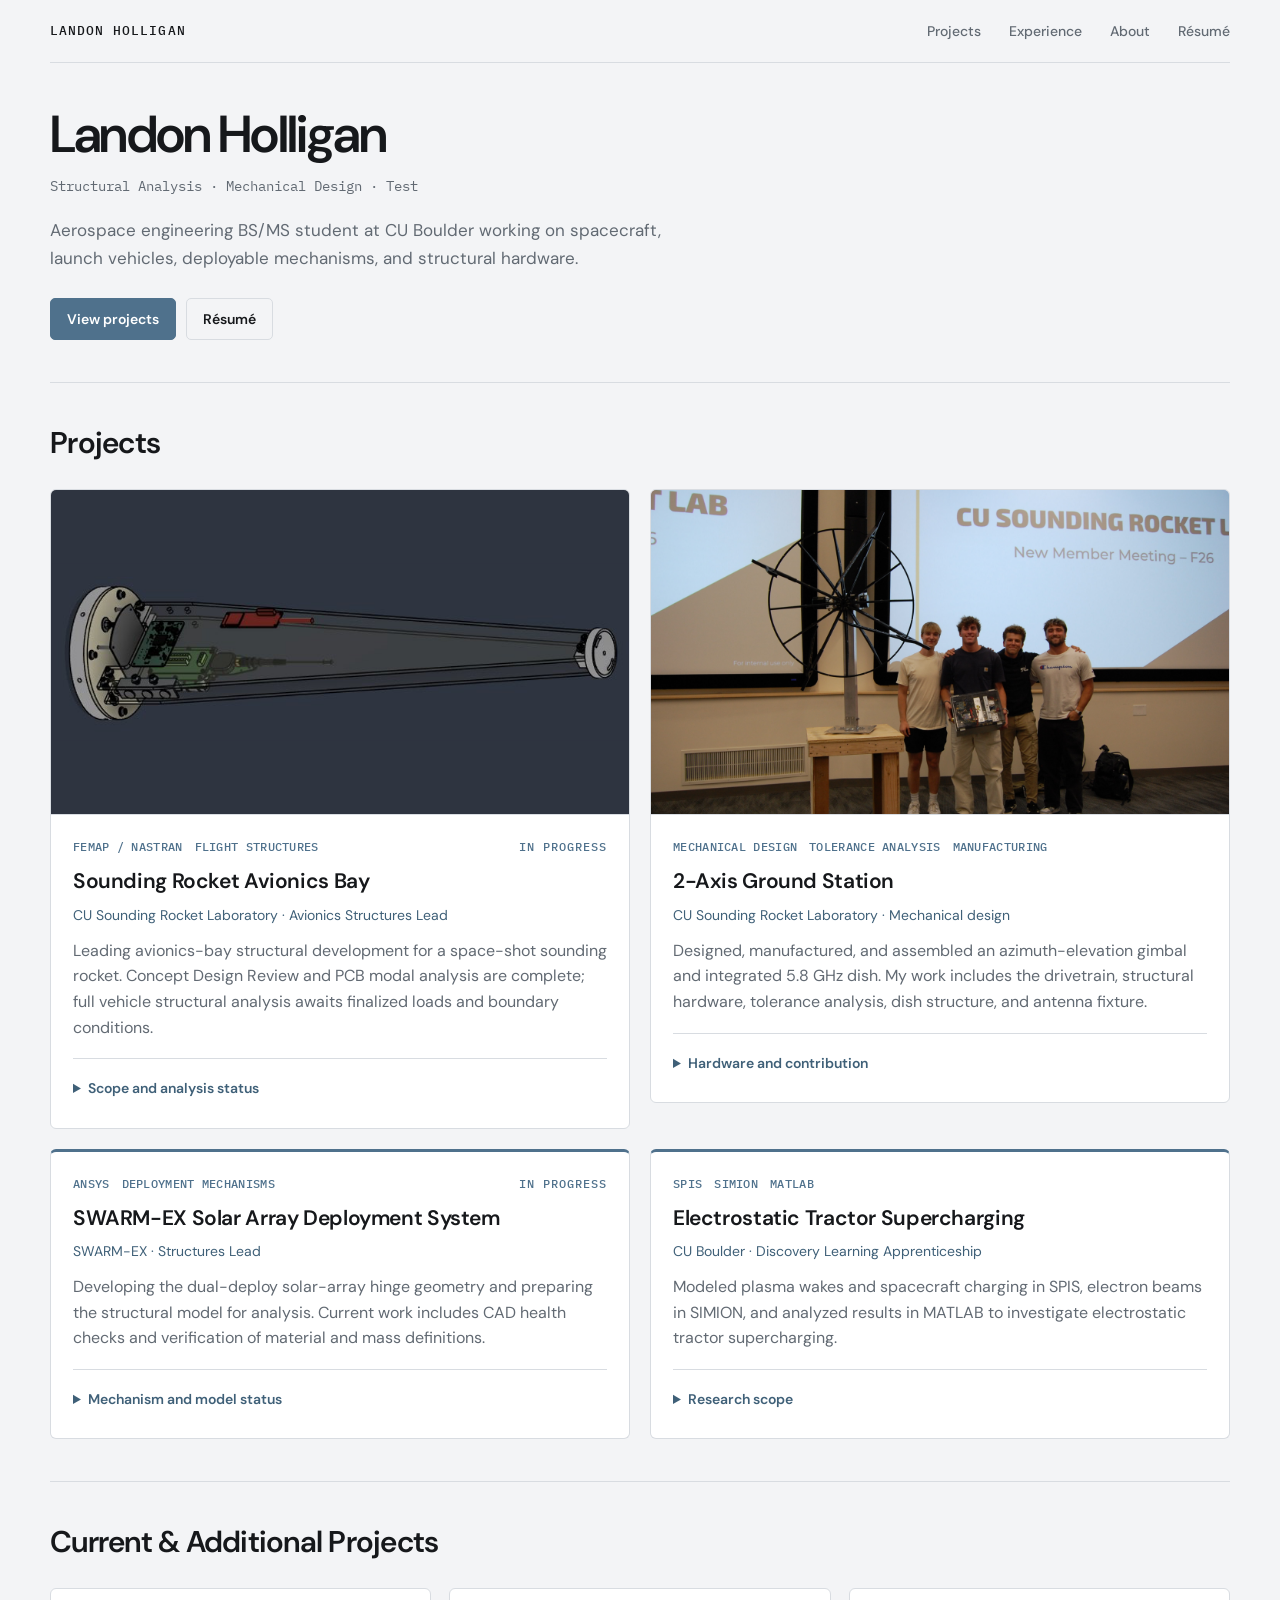
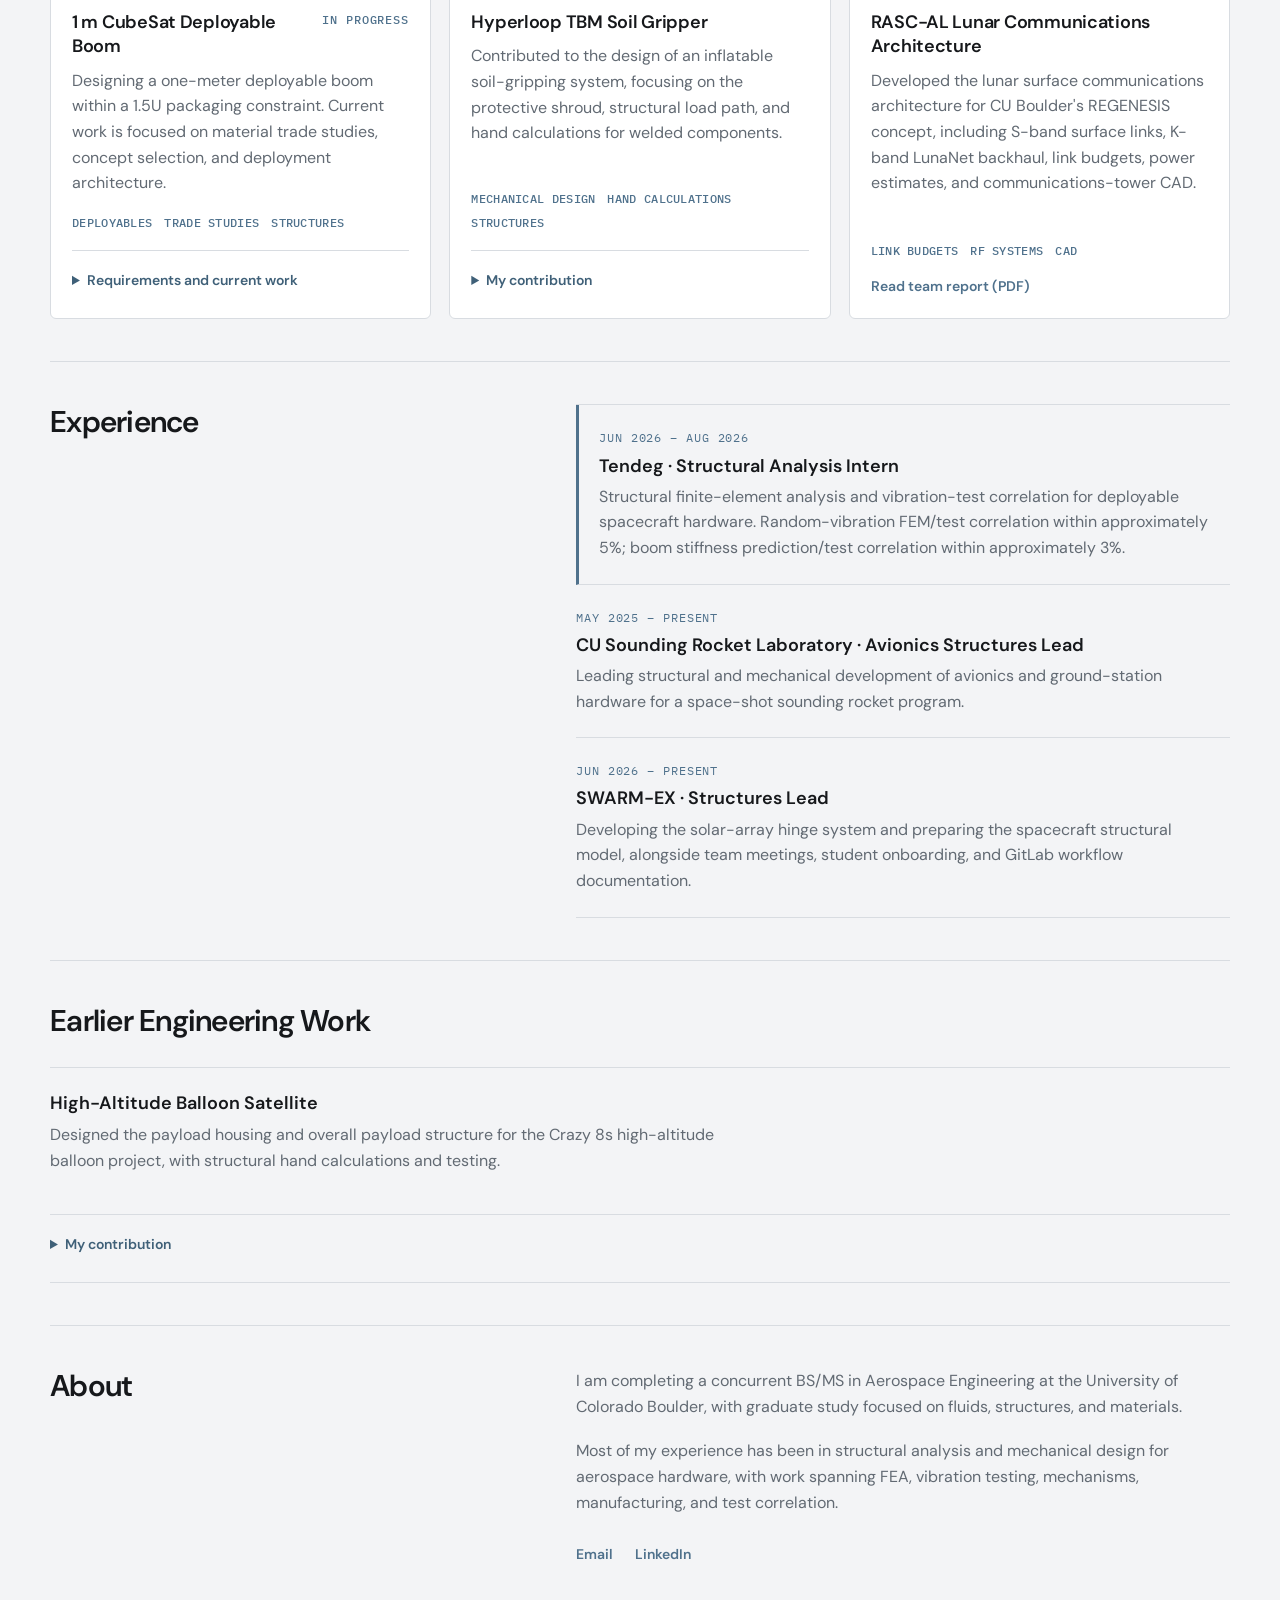
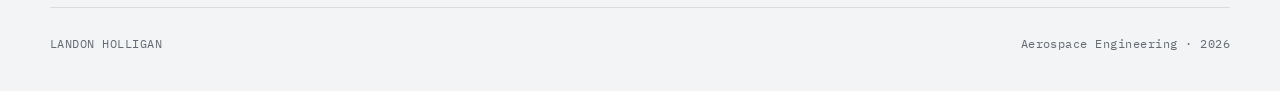
==== index.html @ bd79c007 "Add files via upload" ====
<!DOCTYPE html>

<html lang="en">
<head>
<meta charset="utf-8"/>
<meta content="width=device-width, initial-scale=1.0" name="viewport"/>
<meta content="Landon Holligan aerospace engineering portfolio featuring structural analysis, mechanical design, mechanisms, manufacturing, and testing." name="description"/>
<title>Landon Holligan | Aerospace Engineering</title>
<link href="https://fonts.googleapis.com" rel="preconnect"/>
<link crossorigin="" href="https://fonts.gstatic.com" rel="preconnect"/>
<link href="https://fonts.googleapis.com/css2?family=DM+Sans:wght@400;500;600;700&amp;family=IBM+Plex+Mono:wght@400;500&amp;display=swap" rel="stylesheet"/>
<link href="styles.css" rel="stylesheet"/>
</head>
<body><a class="skip-link" href="#top">Skip to content</a>
<header class="site-header">
<a class="brand" href="#top">
      LANDON HOLLIGAN
    </a>
<nav aria-label="Main navigation" class="site-nav">
<a href="#projects">
        Projects
      </a>
<a href="#experience">
        Experience
      </a>
<a href="#about">
        About
      </a>
<a href="assets/resume.pdf" rel="noopener noreferrer" target="_blank">
        Résumé
      </a>
</nav>
</header>
<main id="top">
<section class="hero">
<h1>
        Landon Holligan
      </h1>
<p class="hero-role">
        Structural Analysis · Mechanical Design · Test
      </p>
<p class="hero-copy">
        Aerospace engineering BS/MS student at CU Boulder working on
        spacecraft, launch vehicles, deployable mechanisms, and structural
        hardware.
      </p>
<div class="hero-actions">
<a class="button primary" href="#projects">
          View projects
        </a>
<a class="button secondary" href="assets/resume.pdf" rel="noopener noreferrer" target="_blank">
          Résumé
        </a>
</div>
</section>
<section class="section" id="projects">
<div class="section-title">
<h2>
          Projects
        </h2>
</div>
<div class="project-grid">
<article class="project-card">
<div class="project-image cad-image">
<img alt="Sounding rocket avionics bay CAD and structural design" decoding="async" height="233" src="assets/images/Av_Bay.png" width="756"/>
</div>
<div class="project-body">
<div class="project-top-row">
<div class="project-meta">
<span>
                  FEMAP / NASTRAN
                </span>
<span>
                  FLIGHT STRUCTURES
                </span>
</div>
<span class="status">
                IN PROGRESS
              </span>
</div>
<h3>
              Sounding Rocket Avionics Bay
            </h3><p class="project-role">CU Sounding Rocket Laboratory · Avionics Structures Lead</p>
<p>Leading avionics-bay structural development for a space-shot sounding rocket. Concept Design Review and PCB modal analysis are complete; full vehicle structural analysis awaits finalized loads and boundary conditions.</p>
<details class="project-details"><summary>Scope and analysis status</summary><div class="detail-content"><dl><dt>Completed</dt><dd>Concept Design Review and PCB modal analysis.</dd><dt>Current scope</dt><dd>Sled structure, PCB mounting, fasteners, and isolation.</dd><dt>Next analysis</dt><dd>Full vehicle structural analysis after vehicle loads and boundary conditions are finalized.</dd></dl></div></details>
</div>
</article>
<article class="project-card">
<div class="project-image hardware-image">
<img alt="CU Sounding Rocket Laboratory team with the assembled ground station and dish structure" decoding="async" height="2000" src="assets/images/ground-station.JPG" width="3008"/>
</div>
<div class="project-body">
<div class="project-meta">
<span>
                MECHANICAL DESIGN
              </span>
<span>
                TOLERANCE ANALYSIS
              </span>
<span>
                MANUFACTURING
              </span>
</div>
<h3>
              2-Axis Ground Station
            </h3><p class="project-role">CU Sounding Rocket Laboratory · Mechanical design</p>
<p>Designed, manufactured, and assembled an azimuth-elevation gimbal and integrated 5.8 GHz dish. My work includes the drivetrain, structural hardware, tolerance analysis, dish structure, and antenna fixture.</p>
<details class="project-details"><summary>Hardware and contribution</summary><div class="detail-content"><p>My scope spans mechanical layout, tolerance analysis, fabrication, assembly, and integration of the dish structure and antenna fixture.</p><figure><img alt="Team assembling the gimbal drivetrain and support structure" height="1145" loading="lazy" src="assets/images/Gimbal_Work.jpg" width="1729"/><figcaption>Gimbal assembly with the SRL team.</figcaption></figure><figure><img alt="CAD model of the radial ribs and perimeter of the dish structure" height="773" loading="lazy" src="assets/images/New_Dish.PNG" width="1089"/><figcaption>Dish structural CAD.</figcaption></figure></div></details>
</div>
</article>
<article class="project-card text-project">
<div class="project-body">
<div class="project-top-row">
<div class="project-meta">
<span>
                  ANSYS
                </span>
<span>
                  DEPLOYMENT MECHANISMS
                </span>
</div>
<span class="status">
                IN PROGRESS
              </span>
</div>
<h3>
              SWARM-EX Solar Array Deployment System
            </h3><p class="project-role">SWARM-EX · Structures Lead</p>
<p>Developing the dual-deploy solar-array hinge geometry and preparing the structural model for analysis. Current work includes CAD health checks and verification of material and mass definitions.</p>
<details class="project-details"><summary>Mechanism and model status</summary><div class="detail-content"><dl><dt>Mechanism</dt><dd>Dual-deploy solar-array hinge system.</dd><dt>Model preparation</dt><dd>Geometry development, CAD health checks, and material and mass definitions.</dd><dt>Analysis status</dt><dd>Detailed hinge analysis is not yet complete.</dd></dl></div></details>
</div>
</article>
<article class="project-card text-project">
<div class="project-body">
<div class="project-meta">
<span>
                SPIS
              </span>
<span>
                SIMION
              </span>
<span>
                MATLAB
              </span>
</div>
<h3>
              Electrostatic Tractor Supercharging
            </h3><p class="project-role">CU Boulder · Discovery Learning Apprenticeship</p>
<p>Modeled plasma wakes and spacecraft charging in SPIS, electron beams in SIMION, and analyzed results in MATLAB to investigate electrostatic tractor supercharging.</p>
<details class="project-details"><summary>Research scope</summary><div class="detail-content"><dl><dt>SPIS</dt><dd>Plasma-wake characterization, spacecraft charging, and supercharging simulations.</dd><dt>SIMION</dt><dd>Electron-beam modeling and beam-width studies.</dd><dt>MATLAB</dt><dd>Simulation analysis, validation, and application studies.</dd></dl></div></details>
</div>
</article>
</div>
</section>
<section class="section">
<div class="section-title">
<h2>Current &amp; Additional Projects</h2>
</div>
<div class="compact-project-grid">
<article class="compact-project">
<div class="compact-project-header">
<h3>
              1 m CubeSat Deployable Boom
            </h3>
<span class="status">
              IN PROGRESS
            </span>
</div>
<p>
            Designing a one-meter deployable boom within a 1.5U packaging
            constraint. Current work is focused on material trade studies,
            concept selection, and deployment architecture.
          </p>
<div class="project-meta">
<span>
              DEPLOYABLES
            </span>
<span>
              TRADE STUDIES
            </span>
<span>
              STRUCTURES
            </span>
</div>
<details class="project-details"><summary>Requirements and current work</summary><div class="detail-content"><dl><dt>Packaging</dt><dd>1 m deployed length within a 1.5U envelope.</dd><dt>Trade criteria</dt><dd>Stiffness, payload capacity, magnetic compatibility, and spacecraft and vacuum material constraints.</dd><dt>Current stage</dt><dd>Material trade study and concept selection; detailed structural analysis and hardware validation are not complete.</dd></dl></div></details>
</article>
<article class="compact-project">
<h3>
            Hyperloop TBM Soil Gripper
          </h3>
<p>
            Contributed to the design of an inflatable soil-gripping system,
            focusing on the protective shroud, structural load path, and hand
            calculations for welded components.
          </p>
<div class="project-meta">
<span>
              MECHANICAL DESIGN
            </span>
<span>
              HAND CALCULATIONS
            </span>
<span>
              STRUCTURES
            </span>
</div>
<details class="project-details"><summary>My contribution</summary><div class="detail-content"><p>My contribution focused on the soil-gripper concept, protective shroud, structural load path, and structural and welded-part hand calculations.</p></div></details>
</article>
<article class="compact-project">
<h3>
            RASC-AL Lunar Communications Architecture
          </h3>
<p>
            Developed the lunar surface communications architecture for
            CU Boulder's REGENESIS concept, including S-band surface links,
            K-band LunaNet backhaul, link budgets, power estimates, and
            communications-tower CAD.
          </p>
<div class="project-meta">
<span>
              LINK BUDGETS
            </span>
<span>
              RF SYSTEMS
            </span>
<span>
              CAD
            </span>
</div>
<a class="project-link" href="assets/images/RASC_AL.pdf" rel="noopener noreferrer" target="_blank">Read team report (PDF)</a>
</article>
</div>
</section>
<section class="section split" id="experience">
<div>
<h2>Experience</h2>
</div>
<div class="timeline">
<div class="timeline-item">
<div class="timeline-date">
            JUN 2026 – AUG 2026
          </div>
<h3>
            Tendeg · Structural Analysis Intern
          </h3>
<p>Structural finite-element analysis and vibration-test correlation for deployable spacecraft hardware. Random-vibration FEM/test correlation within approximately 5%; boom stiffness prediction/test correlation within approximately 3%.</p>
</div>
<div class="timeline-item">
<div class="timeline-date">
            MAY 2025 – PRESENT
          </div>
<h3>
            CU Sounding Rocket Laboratory · Avionics Structures Lead
          </h3>
<p>
            Leading structural and mechanical development of avionics and
            ground-station hardware for a space-shot sounding rocket program.
          </p>
</div>
<div class="timeline-item">
<div class="timeline-date">
            JUN 2026 – PRESENT
          </div>
<h3>
            SWARM-EX · Structures Lead
          </h3>
<p>Developing the solar-array hinge system and preparing the spacecraft structural model, alongside team meetings, student onboarding, and GitLab workflow documentation.</p>
</div>
</div>
</section>
<section class="section">
<div class="section-title">
<h2>Earlier Engineering Work</h2>
</div>
<div class="earlier-work">
<article class="earlier-project">
<div>
<h3>
              High-Altitude Balloon Satellite
            </h3>
<p>Designed the payload housing and overall payload structure for the Crazy 8s high-altitude balloon project, with structural hand calculations and testing.</p>
</div>
<details class="project-details"><summary>My contribution</summary><div class="detail-content"><p>Payload housing, overall payload structure, structural hand calculations, and testing. Electronics and other mission work were team contributions.</p></div></details>
</article>
</div>
</section>
<section class="section split" id="about">
<div>
<h2>
          About
        </h2>
</div>
<div class="about-copy">
<p>
          I am completing a concurrent BS/MS in Aerospace Engineering at
          the University of Colorado Boulder, with graduate study focused
          on fluids, structures, and materials.
        </p>
<p>
          Most of my experience has been in structural analysis and
          mechanical design for aerospace hardware, with work spanning FEA,
          vibration testing, mechanisms, manufacturing, and test correlation.
        </p>
<div class="contact-links">
<a href="mailto:landon.holligan@colorado.edu">
            Email
          </a>
<a href="https://www.linkedin.com/in/landon-holligan/" rel="noopener noreferrer" target="_blank">
            LinkedIn
          </a>
</div>
</div>
</section>
</main>
<footer>
<span>
      LANDON HOLLIGAN
    </span>
<span>
      Aerospace Engineering · <span id="year"></span>
</span>
</footer>
<script src="script.js"></script>
</body>
</html>
---- styles.css ----
/* =========================================
   COLOR / SITE VARIABLES
========================================= */

:root {

  --background: #f3f4f6;
  --surface: #ffffff;

  --text: #16181b;
  --text-secondary: #626a73;

  --blue: #4f718c;
  --blue-dark: #3f6078;

  --border: #d8dce1;
  --border-hover: #b9c1c9;

  --placeholder: #e7eaed;
  --placeholder-text: #8d959d;

  --max-width: 1180px;
}


/* =========================================
   RESET
========================================= */

* {
  box-sizing: border-box;
}

html {
  scroll-behavior: smooth;
}

body {
  margin: 0;

  background: var(--background);
  color: var(--text);

  font-family: "DM Sans", sans-serif;

  font-size: 16px;
  line-height: 1.6;

  -webkit-font-smoothing: antialiased;
  -moz-osx-font-smoothing: grayscale;
}

a {
  color: inherit;
  text-decoration: none;
}

img {
  display: block;

  width: 100%;
  height: 100%;

  object-fit: cover;
}


/* =========================================
   HEADER
========================================= */

.site-header {
  width: calc(100% - 64px);
  max-width: var(--max-width);

  margin: 0 auto;

  padding: 20px 0;

  display: flex;
  align-items: center;
  justify-content: space-between;

  border-bottom: 1px solid var(--border);
}


.brand {
  font-family: "IBM Plex Mono", monospace;

  font-size: 13px;
  font-weight: 500;

  letter-spacing: 0.08em;

  transition: color 0.2s ease;
}


.brand:hover {
  color: var(--blue);
}


.site-nav {
  display: flex;
  align-items: center;

  gap: 28px;
}


.site-nav a {
  color: var(--text-secondary);

  font-size: 14px;
  font-weight: 500;

  transition: color 0.2s ease;
}


.site-nav a:hover {
  color: var(--blue);
}


/* =========================================
   MAIN CONTENT
========================================= */

main {
  width: calc(100% - 64px);
  max-width: var(--max-width);

  margin: 0 auto;
}


/* =========================================
   HERO
========================================= */

.hero {
  max-width: 760px;

  padding: 44px 0 42px;
}


.eyebrow {
  margin-bottom: 10px;

  color: var(--blue);

  font-family: "IBM Plex Mono", monospace;

  font-size: 12px;
  font-weight: 500;

  letter-spacing: 0.1em;
}


.hero h1 {
  margin: 0;

  font-size: clamp(40px, 5vw, 52px);
  font-weight: 600;

  line-height: 1.05;

  letter-spacing: -0.035em;
}


.hero-role {
  margin: 13px 0 0;

  color: var(--text-secondary);

  font-family: "IBM Plex Mono", monospace;

  font-size: 14px;
}


.hero-copy {
  max-width: 650px;

  margin: 20px 0 0;

  color: var(--text-secondary);

  font-size: 17px;
  line-height: 1.6;
}


.hero-actions {
  display: flex;
  gap: 10px;

  margin-top: 26px;
}


/* =========================================
   BUTTONS
========================================= */

.button {
  min-height: 42px;

  padding: 9px 16px;

  display: inline-flex;
  align-items: center;
  justify-content: center;

  border-radius: 5px;

  font-size: 14px;
  font-weight: 600;

  transition:
    background-color 0.2s ease,
    border-color 0.2s ease,
    color 0.2s ease;
}


.button.primary {
  background: var(--blue);
  color: #ffffff;

  border: 1px solid var(--blue);
}


.button.primary:hover {
  background: var(--blue-dark);

  border-color: var(--blue-dark);
}


.button.secondary {
  background: transparent;
  color: var(--text);

  border: 1px solid var(--border);
}


.button.secondary:hover {
  color: var(--blue);

  border-color: var(--blue);
}


/* =========================================
   SECTIONS
========================================= */

.section {
  padding: 42px 0;

  border-top: 1px solid var(--border);
}


.section-title {
  margin-bottom: 28px;
}


.section-title h2,
.split h2 {
  margin: 0;

  font-size: 30px;
  font-weight: 600;

  line-height: 1.2;

  letter-spacing: -0.025em;
}


/* =========================================
   MAIN PROJECT GRID
========================================= */

.project-grid {
  display: grid;

  grid-template-columns: repeat(2, minmax(0, 1fr));

  gap: 20px;
}


.project-card {
  overflow: hidden;

  background: var(--surface);

  border: 1px solid var(--border);
  border-radius: 6px;

  transition:
    transform 0.2s ease,
    border-color 0.2s ease;
}


.project-card:hover {


  border-color: var(--border-hover);
}


/* =========================================
   PROJECT IMAGES
========================================= */

.project-image {
  width: 100%;

  aspect-ratio: 16 / 9;

  overflow: hidden;

  background: var(--placeholder);

  border-bottom: 1px solid var(--border);
}


.placeholder {
  display: flex;
  align-items: center;
  justify-content: center;

  padding: 30px;
}


.placeholder span {
  color: var(--placeholder-text);

  font-family: "IBM Plex Mono", monospace;

  font-size: 12px;

  text-align: center;

  letter-spacing: 0.08em;
}


/* =========================================
   PROJECT CONTENT
========================================= */

.project-body {
  padding: 22px;
}


.project-top-row {
  display: flex;
  align-items: flex-start;
  justify-content: space-between;

  gap: 16px;

  margin-bottom: 12px;
}


.project-meta {
  display: flex;
  flex-wrap: wrap;

  gap: 5px 13px;

  margin-bottom: 12px;
}


.project-top-row .project-meta {
  margin-bottom: 0;
}


.project-meta span {
  color: var(--blue);

  font-family: "IBM Plex Mono", monospace;

  font-size: 12px;
  font-weight: 500;

  letter-spacing: 0.065em;
}


.project-body h3 {
  margin: 0 0 9px;

  font-size: 21px;
  font-weight: 600;

  line-height: 1.3;

  letter-spacing: -0.018em;
}


.project-body p {
  margin: 0;

  color: var(--text-secondary);

  font-size: 16px;
  line-height: 1.6;
}


.project-link {
  display: inline-block;

  margin-top: 16px;

  color: var(--blue);

  font-size: 13px;
  font-weight: 600;

  transition: color 0.2s ease;
}


.project-link:hover {
  color: var(--blue-dark);
}


/* =========================================
   PROJECT STATUS
========================================= */

.status {
  flex-shrink: 0;

  color: var(--blue);

  font-family: "IBM Plex Mono", monospace;

  font-size: 9px;
  font-weight: 500;

  letter-spacing: 0.08em;

  white-space: nowrap;
}


/* =========================================
   ADDITIONAL PROJECTS
========================================= */

.compact-project-grid {
  display: grid;

  grid-template-columns: repeat(3, minmax(0, 1fr));

  gap: 18px;
}


.compact-project {
  padding: 21px;

  display: flex;
  flex-direction: column;

  background: var(--surface);

  border: 1px solid var(--border);
  border-radius: 6px;

  transition:
    transform 0.2s ease,
    border-color 0.2s ease;
}


.compact-project:hover {


  border-color: var(--border-hover);
}


.compact-project-header {
  display: flex;
  align-items: flex-start;
  justify-content: space-between;

  gap: 12px;
}


.compact-project h3 {
  margin: 0 0 9px;

  font-size: 18px;
  font-weight: 600;

  line-height: 1.35;

  letter-spacing: -0.015em;
}


.compact-project p {
  margin: 0 0 17px;

  color: var(--text-secondary);

  font-size: 14px;
  line-height: 1.6;
}


.compact-project .project-meta {
  margin-top: auto;
  margin-bottom: 0;
}


.compact-project .project-link {
  margin-top: 15px;
}


/* =========================================
   SPLIT SECTIONS
========================================= */

.split {
  display: grid;

  grid-template-columns: 0.8fr 1.2fr;

  gap: 90px;
}


/* =========================================
   EXPERIENCE TIMELINE
========================================= */

.timeline {
  border-top: 1px solid var(--border);
}


.timeline-item {
  padding: 23px 0;

  border-bottom: 1px solid var(--border);
}


.timeline-date {
  margin-bottom: 6px;

  color: var(--blue);

  font-family: "IBM Plex Mono", monospace;

  font-size: 12px;

  letter-spacing: 0.075em;
}


.timeline-item h3 {
  margin: 0 0 6px;

  font-size: 18px;
  font-weight: 600;

  line-height: 1.35;
}


.timeline-item p {
  max-width: 640px;

  margin: 0;

  color: var(--text-secondary);

  font-size: 16px;
  line-height: 1.6;
}


/* =========================================
   EARLIER WORK
========================================= */

.earlier-work {
  border-top: 1px solid var(--border);
}


.earlier-project {
  padding: 21px 0;

  display: flex;
  align-items: center;
  justify-content: space-between;

  gap: 40px;

  border-bottom: 1px solid var(--border);
}


.earlier-project h3 {
  margin: 0 0 5px;

  font-size: 18px;
  font-weight: 600;
}


.earlier-project p {
  max-width: 700px;

  margin: 0;

  color: var(--text-secondary);

  font-size: 14px;
  line-height: 1.6;
}


.earlier-project .project-link {
  flex-shrink: 0;

  margin-top: 0;
}


/* =========================================
   ABOUT
========================================= */

.about-copy {
  max-width: 610px;
}


.about-copy p {
  margin: 0 0 17px;

  color: var(--text-secondary);

  font-size: 16px;
  line-height: 1.65;
}


.contact-links {
  display: flex;
  flex-wrap: wrap;

  gap: 22px;

  margin-top: 26px;
}


.contact-links a {
  color: var(--blue);

  font-size: 14px;
  font-weight: 600;

  transition: color 0.2s ease;
}


.contact-links a:hover {
  color: var(--blue-dark);
}


/* =========================================
   FOOTER
========================================= */

footer {
  width: calc(100% - 64px);
  max-width: var(--max-width);

  margin: 0 auto;

  padding: 26px 0 38px;

  display: flex;
  align-items: center;
  justify-content: space-between;

  gap: 20px;

  border-top: 1px solid var(--border);

  color: var(--text-secondary);

  font-family: "IBM Plex Mono", monospace;

  font-size: 12px;

  letter-spacing: 0.04em;
}


/* =========================================
   TABLET
========================================= */

@media (max-width: 900px) {

  .compact-project-grid {
    grid-template-columns: 1fr;
  }


  .split {
    grid-template-columns: 1fr;

    gap: 28px;
  }

}


/* =========================================
   MOBILE
========================================= */

@media (max-width: 720px) {

  .site-header,
  main,
  footer {
    width: calc(100% - 40px);
  }


  .site-header {
    padding: 18px 0;
  }


  .site-nav {
    gap: 16px;
  }


  .site-nav a {
    font-size: 13px;
  }


  .hero {
    padding: 36px 0;
  }


  .hero h1 {
    font-size: 40px;
  }


  .hero-copy {
    font-size: 16px;
  }


  .section {
    padding: 36px 0;
  }


  .project-grid {
    grid-template-columns: 1fr;
  }


  .earlier-project {
    align-items: flex-start;

    flex-direction: column;

    gap: 8px;
  }


  footer {
    align-items: flex-start;

    flex-direction: column;

    gap: 7px;
  }

}


/* =========================================
   SMALL MOBILE
========================================= */

@media (max-width: 560px) {

  .site-header {
    align-items: flex-start;

    flex-direction: column;

    gap: 16px;
  }


  .site-nav {
    width: 100%;

    justify-content: space-between;

    gap: 8px;
  }


  .site-nav a {
    font-size: 12px;
  }


  .hero h1 {
    font-size: 36px;
  }


  .hero-role {
    font-size: 12px;

    line-height: 1.7;
  }


  .hero-actions {
    flex-wrap: wrap;
  }


  .section-title h2,
  .split h2 {
    font-size: 26px;
  }


  .project-top-row {
    flex-direction: column;

    gap: 7px;
  }


  .compact-project-header {
    flex-direction: column;

    gap: 5px;
  }

}

/* Homepage refinement: preserve the existing palette and grid. */
.project-grid { align-items: start; }
.project-image { aspect-ratio: 16 / 9; }
.cad-image { background: #2e3440; }
.cad-image img { object-fit: contain; }
.hardware-image img { object-position: center 48%; }
.project-body p.project-role { font-size: 14px; color: var(--blue-dark); margin: 0 0 12px; line-height: 1.5; }
.text-project { border-top: 3px solid var(--blue); }
.project-meta { gap: 5px 12px; }
.project-meta span { letter-spacing: .025em; }
.status { flex-shrink: 0; font-size: 12px; }
.compact-project p, .earlier-project p { font-size: 16px; }
.site-nav a, .project-link, .hero-role { font-size: 14px; }
.project-details { margin-top: 18px; border-top: 1px solid var(--border); padding-top: 12px; }
.project-details summary { color: var(--blue-dark); cursor: pointer; font-size: 14px; font-weight: 600; padding: 6px 0; }
.detail-content { padding-top: 12px; }
.detail-content p, .detail-content dd { font-size: 15px; }
.detail-content dl { margin: 0; }
.detail-content dt { font-size: 14px; font-weight: 600; margin-top: 12px; }
.detail-content dt:first-child { margin-top: 0; }
.detail-content dd { margin: 3px 0 0; color: var(--text-secondary); }
.detail-content figure { margin: 18px 0 0; }
.detail-content img { width: 100%; height: auto; border-radius: 3px; }
.detail-content figcaption { color: var(--text-secondary); font-size: 13px; margin-top: 6px; }
.earlier-project { flex-wrap: wrap; }
.earlier-project > div { flex: 1 1 65%; }
.earlier-project > details { flex: 1 1 100%; margin: 0; }
.timeline-item:first-child { border-left: 3px solid var(--blue); padding-left: 20px; }
a:focus-visible, summary:focus-visible { outline: 3px solid var(--blue); outline-offset: 4px; border-radius: 2px; }
.skip-link { position: absolute; left: 16px; top: -100px; background: white; padding: 12px 18px; z-index: 10; }
.skip-link:focus { top: 12px; }
section[id] { scroll-margin-top: 24px; }
@media (max-width: 560px) {
  .hero h1 { font-size: 40px; }
  .hero-role { font-size: 14px; }
  .site-nav { flex-wrap: wrap; }
  .site-nav a { font-size: 14px; padding: 6px 0; }
  .project-body { padding: 20px; }
  .project-meta span { overflow-wrap: anywhere; }
  .project-body h3, .compact-project h3, .timeline-item h3 { overflow-wrap: anywhere; }
}
@media (prefers-reduced-motion: reduce) {
  html { scroll-behavior: auto; }
  *, *::before, *::after { transition: none !important; }
}
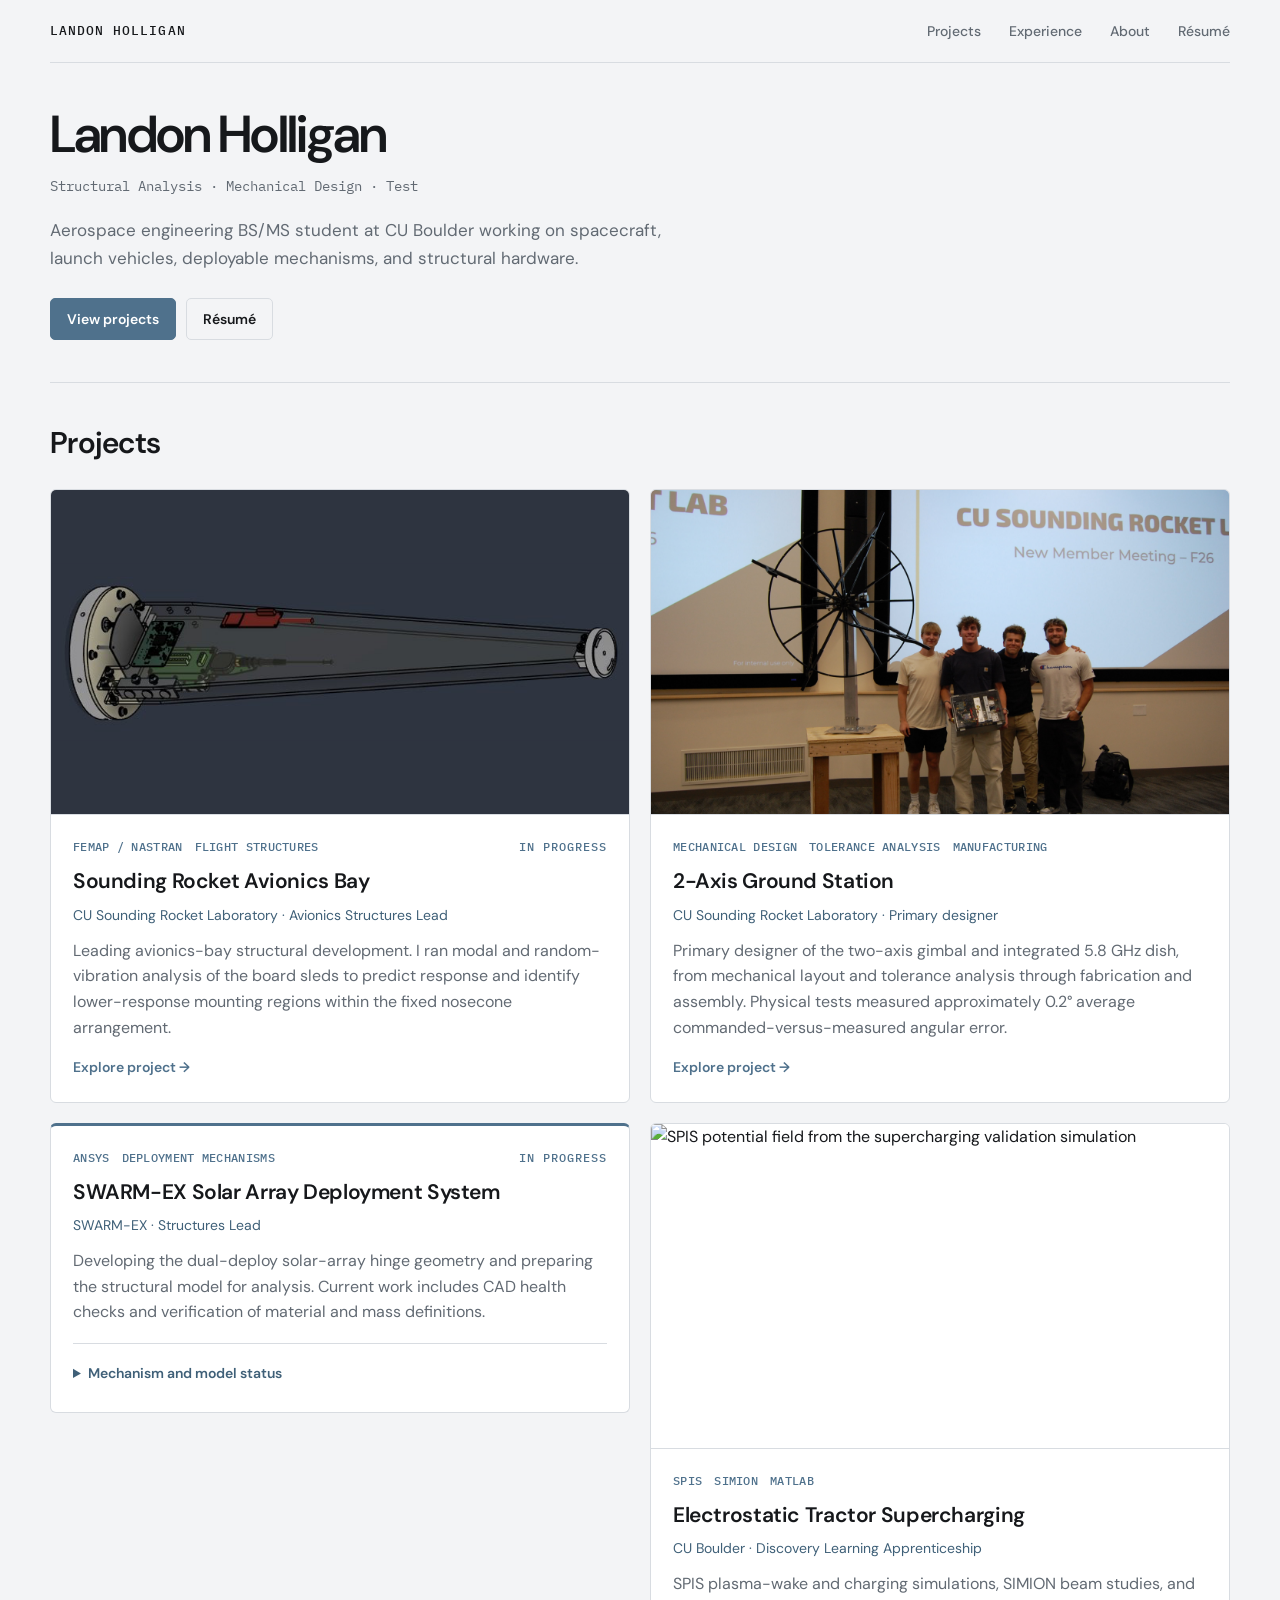
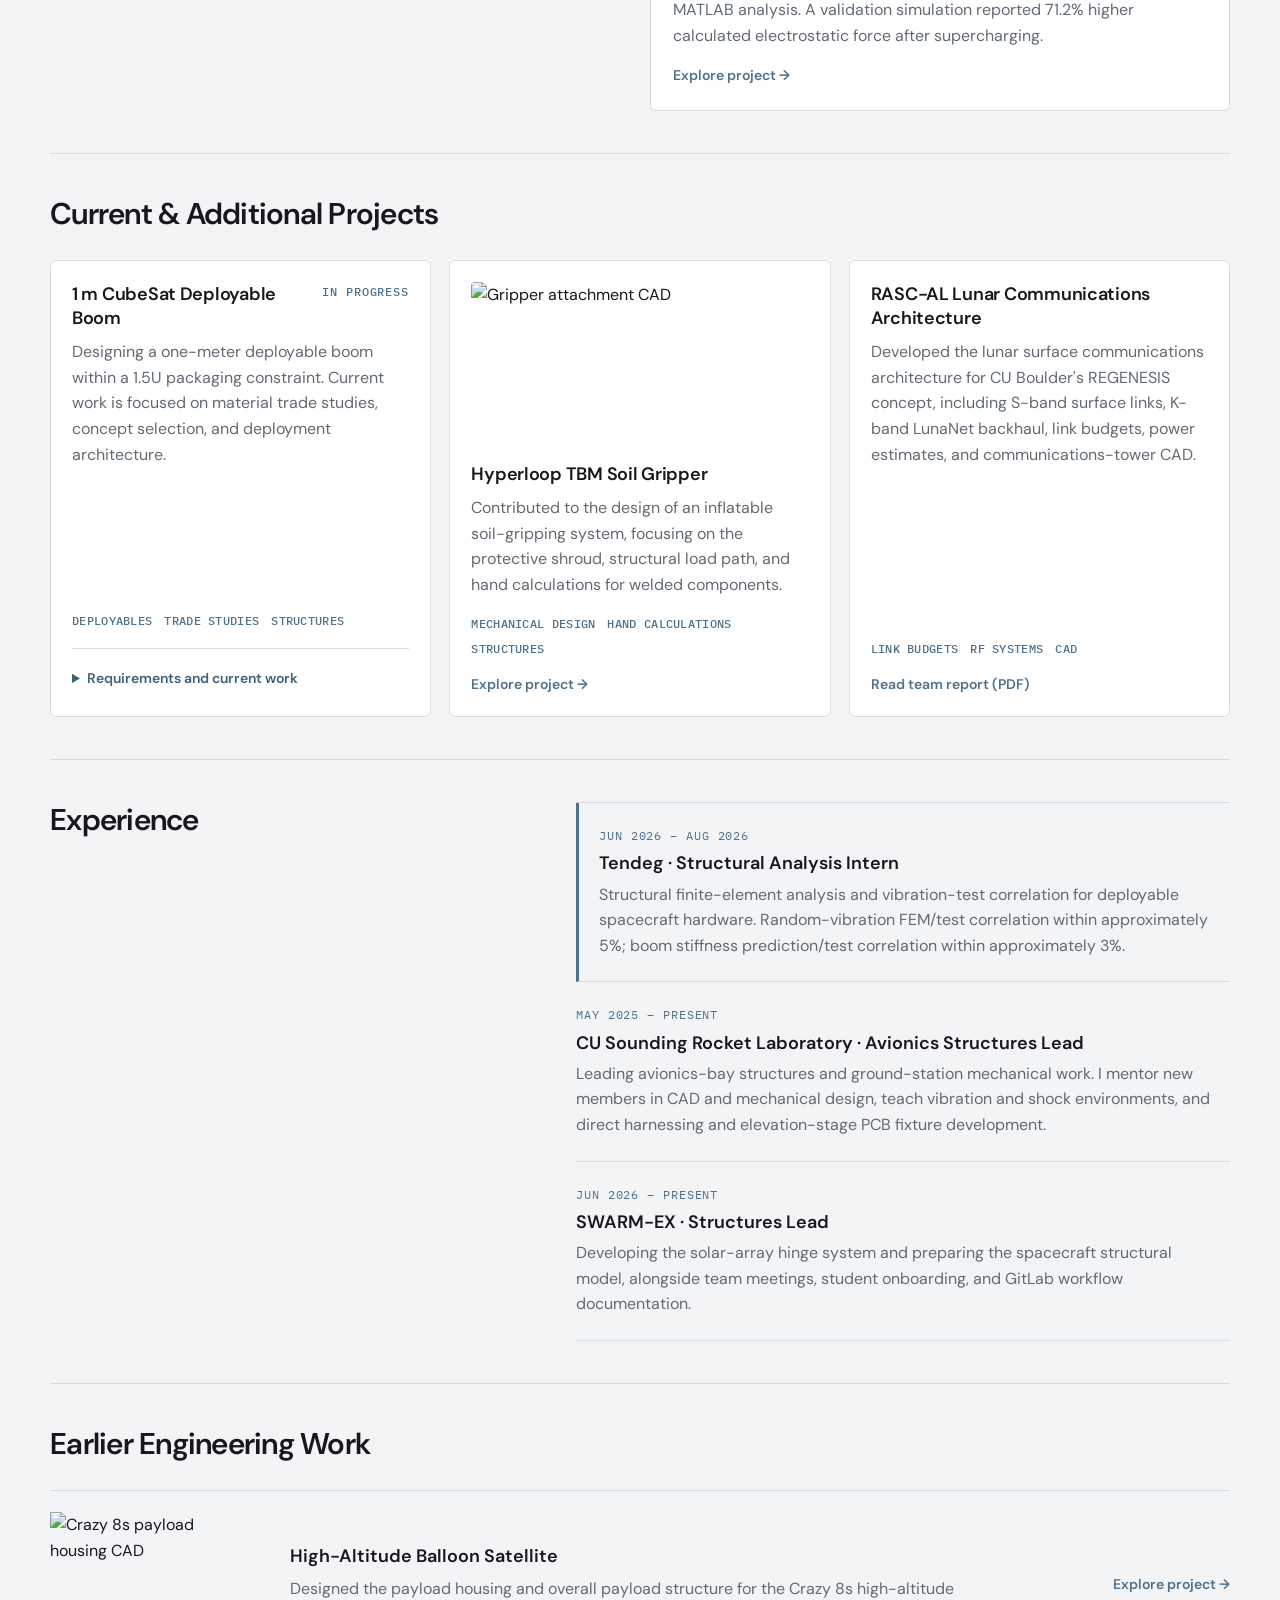
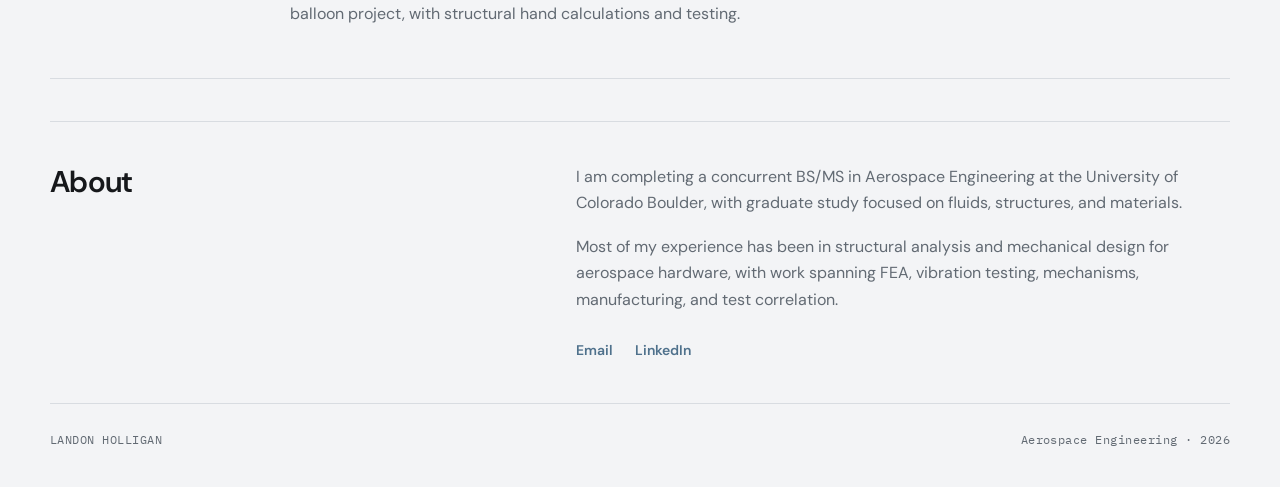
==== commit 58fabc4a: "Add files via upload" ====
--- a/index.html
+++ b/index.html
@@ -81,8 +81,8 @@
 <h3>
               Sounding Rocket Avionics Bay
             </h3><p class="project-role">CU Sounding Rocket Laboratory · Avionics Structures Lead</p>
-<p>Leading avionics-bay structural development for a space-shot sounding rocket. Concept Design Review and PCB modal analysis are complete; full vehicle structural analysis awaits finalized loads and boundary conditions.</p>
-<details class="project-details"><summary>Scope and analysis status</summary><div class="detail-content"><dl><dt>Completed</dt><dd>Concept Design Review and PCB modal analysis.</dd><dt>Current scope</dt><dd>Sled structure, PCB mounting, fasteners, and isolation.</dd><dt>Next analysis</dt><dd>Full vehicle structural analysis after vehicle loads and boundary conditions are finalized.</dd></dl></div></details>
+<p>Leading avionics-bay structural development. I ran modal and random-vibration analysis of the board sleds to predict response and identify lower-response mounting regions within the fixed nosecone arrangement.</p>
+<a class="project-link" href="avionics-bay.html">Explore project →</a>
 </div>
 </article>
 <article class="project-card">
@@ -103,9 +103,9 @@
 </div>
 <h3>
               2-Axis Ground Station
-            </h3><p class="project-role">CU Sounding Rocket Laboratory · Mechanical design</p>
-<p>Designed, manufactured, and assembled an azimuth-elevation gimbal and integrated 5.8 GHz dish. My work includes the drivetrain, structural hardware, tolerance analysis, dish structure, and antenna fixture.</p>
-<details class="project-details"><summary>Hardware and contribution</summary><div class="detail-content"><p>My scope spans mechanical layout, tolerance analysis, fabrication, assembly, and integration of the dish structure and antenna fixture.</p><figure><img alt="Team assembling the gimbal drivetrain and support structure" height="1145" loading="lazy" src="assets/images/Gimbal_Work.jpg" width="1729"/><figcaption>Gimbal assembly with the SRL team.</figcaption></figure><figure><img alt="CAD model of the radial ribs and perimeter of the dish structure" height="773" loading="lazy" src="assets/images/New_Dish.PNG" width="1089"/><figcaption>Dish structural CAD.</figcaption></figure></div></details>
+            </h3><p class="project-role">CU Sounding Rocket Laboratory · Primary designer</p>
+<p>Primary designer of the two-axis gimbal and integrated 5.8 GHz dish, from mechanical layout and tolerance analysis through fabrication and assembly. Physical tests measured approximately 0.2° average commanded-versus-measured angular error.</p>
+<a class="project-link" href="ground-station.html">Explore project →</a>
 </div>
 </article>
 <article class="project-card text-project">
@@ -130,7 +130,7 @@
 <details class="project-details"><summary>Mechanism and model status</summary><div class="detail-content"><dl><dt>Mechanism</dt><dd>Dual-deploy solar-array hinge system.</dd><dt>Model preparation</dt><dd>Geometry development, CAD health checks, and material and mass definitions.</dd><dt>Analysis status</dt><dd>Detailed hinge analysis is not yet complete.</dd></dl></div></details>
 </div>
 </article>
-<article class="project-card text-project">
+<article class="project-card"><div class="project-image scientific-image"><img alt="SPIS potential field from the supercharging validation simulation" height="464" loading="lazy" src="assets/figures/dla-14-1.png" width="571"/></div>
 <div class="project-body">
 <div class="project-meta">
 <span>
@@ -146,8 +146,8 @@
 <h3>
               Electrostatic Tractor Supercharging
             </h3><p class="project-role">CU Boulder · Discovery Learning Apprenticeship</p>
-<p>Modeled plasma wakes and spacecraft charging in SPIS, electron beams in SIMION, and analyzed results in MATLAB to investigate electrostatic tractor supercharging.</p>
-<details class="project-details"><summary>Research scope</summary><div class="detail-content"><dl><dt>SPIS</dt><dd>Plasma-wake characterization, spacecraft charging, and supercharging simulations.</dd><dt>SIMION</dt><dd>Electron-beam modeling and beam-width studies.</dd><dt>MATLAB</dt><dd>Simulation analysis, validation, and application studies.</dd></dl></div></details>
+<p>SPIS plasma-wake and charging simulations, SIMION beam studies, and MATLAB analysis. A validation simulation reported 71.2% higher calculated electrostatic force after supercharging.</p>
+<a class="project-link" href="dla.html">Explore project →</a>
 </div>
 </article>
 </div>
@@ -184,7 +184,7 @@
 </div>
 <details class="project-details"><summary>Requirements and current work</summary><div class="detail-content"><dl><dt>Packaging</dt><dd>1 m deployed length within a 1.5U envelope.</dd><dt>Trade criteria</dt><dd>Stiffness, payload capacity, magnetic compatibility, and spacecraft and vacuum material constraints.</dd><dt>Current stage</dt><dd>Material trade study and concept selection; detailed structural analysis and hardware validation are not complete.</dd></dl></div></details>
 </article>
-<article class="compact-project">
+<article class="compact-project"><img alt="Gripper attachment CAD" class="compact-image" height="351" loading="lazy" src="assets/figures/hyperloop-10-2.png" width="611"/>
 <h3>
             Hyperloop TBM Soil Gripper
           </h3>
@@ -204,7 +204,7 @@
               STRUCTURES
             </span>
 </div>
-<details class="project-details"><summary>My contribution</summary><div class="detail-content"><p>My contribution focused on the soil-gripper concept, protective shroud, structural load path, and structural and welded-part hand calculations.</p></div></details>
+<a class="project-link" href="hyperloop.html">Explore project →</a>
 </article>
 <article class="compact-project">
 <h3>
@@ -252,10 +252,7 @@
 <h3>
             CU Sounding Rocket Laboratory · Avionics Structures Lead
           </h3>
-<p>
-            Leading structural and mechanical development of avionics and
-            ground-station hardware for a space-shot sounding rocket program.
-          </p>
+<p>Leading avionics-bay structures and ground-station mechanical work. I mentor new members in CAD and mechanical design, teach vibration and shock environments, and direct harnessing and elevation-stage PCB fixture development.</p>
 </div>
 <div class="timeline-item">
 <div class="timeline-date">
@@ -273,15 +270,15 @@
 <h2>Earlier Engineering Work</h2>
 </div>
 <div class="earlier-work">
-<article class="earlier-project">
+<article class="earlier-project"><img alt="Crazy 8s payload housing CAD" class="earlier-image" height="743" loading="lazy" src="assets/figures/balloon-4-1.png" width="1022"/>
 <div>
 <h3>
               High-Altitude Balloon Satellite
             </h3>
 <p>Designed the payload housing and overall payload structure for the Crazy 8s high-altitude balloon project, with structural hand calculations and testing.</p>
 </div>
-<details class="project-details"><summary>My contribution</summary><div class="detail-content"><p>Payload housing, overall payload structure, structural hand calculations, and testing. Electronics and other mission work were team contributions.</p></div></details>
-</article>
+
+<a class="project-link" href="balloon-payload.html">Explore project →</a></article>
 </div>
 </section>
 <section class="section split" id="about">
--- a/styles.css
+++ b/styles.css
@@ -941,3 +941,28 @@
   html { scroll-behavior: auto; }
   *, *::before, *::after { transition: none !important; }
 }
+
+/* Illustrated case studies */
+.scientific-image { background: #fff; }
+.scientific-image img { object-fit: contain; }
+.compact-image { height: 160px; object-fit: contain; background: #fff; margin: 0 0 20px; border-radius: 4px; }
+.earlier-image { width: 200px; height: 145px; object-fit: contain; flex-shrink: 0; }
+.case-main { max-width: 1000px; padding-bottom: 40px; }
+.back-link { display: inline-block; color: var(--blue-dark); font-size: 14px; margin: 28px 0; }
+.case-hero { max-width: 820px; margin: 12px 0 32px; }
+.case-hero h1 { font-size: clamp(32px, 5vw, 46px); line-height: 1.13; letter-spacing: -.025em; margin: 10px 0 14px; }
+.case-hero .project-role { color: var(--blue-dark); font-weight: 500; }
+.case-intro { font-size: 17px; color: var(--text-secondary); }
+.case-result { display: grid; gap: 5px; border-left: 3px solid var(--blue); padding: 12px 20px; margin-top: 24px; background: white; }
+.case-result strong { font-size: 21px; font-weight: 600; }
+.case-result span { color: var(--text-secondary); font-size: 15px; }
+.case-main figure { margin: 24px 0; }
+.case-main figure img { width: 100%; height: auto; max-height: 590px; object-fit: contain; background: white; border: 1px solid var(--border); border-radius: 4px; }
+.case-main figcaption { color: var(--text-secondary); font-size: 14px; margin-top: 9px; line-height: 1.5; }
+.case-content { max-width: 820px; margin: 40px auto 0; }
+.case-section { padding: 28px 0; border-top: 1px solid var(--border); }
+.case-section h2 { font-size: 27px; line-height: 1.25; margin: 0 0 14px; }
+.case-section p { font-size: 16px; color: var(--text-secondary); margin: 0 0 18px; }
+.downloads a { display: block; width: fit-content; color: var(--blue-dark); text-decoration: underline; text-underline-offset: 3px; margin: 14px 0; }
+@media(max-width:560px) { .case-result { padding: 12px 16px; } .earlier-image { width: 100%; height: 180px; } .case-section h2 { font-size: 24px; } .case-main { overflow-wrap: anywhere; } }
+@media print { .site-header, .back-link, .downloads, footer { display: none; } .case-main { width: 100%; } .case-section, figure { break-inside: avoid; } body { background: white; } }
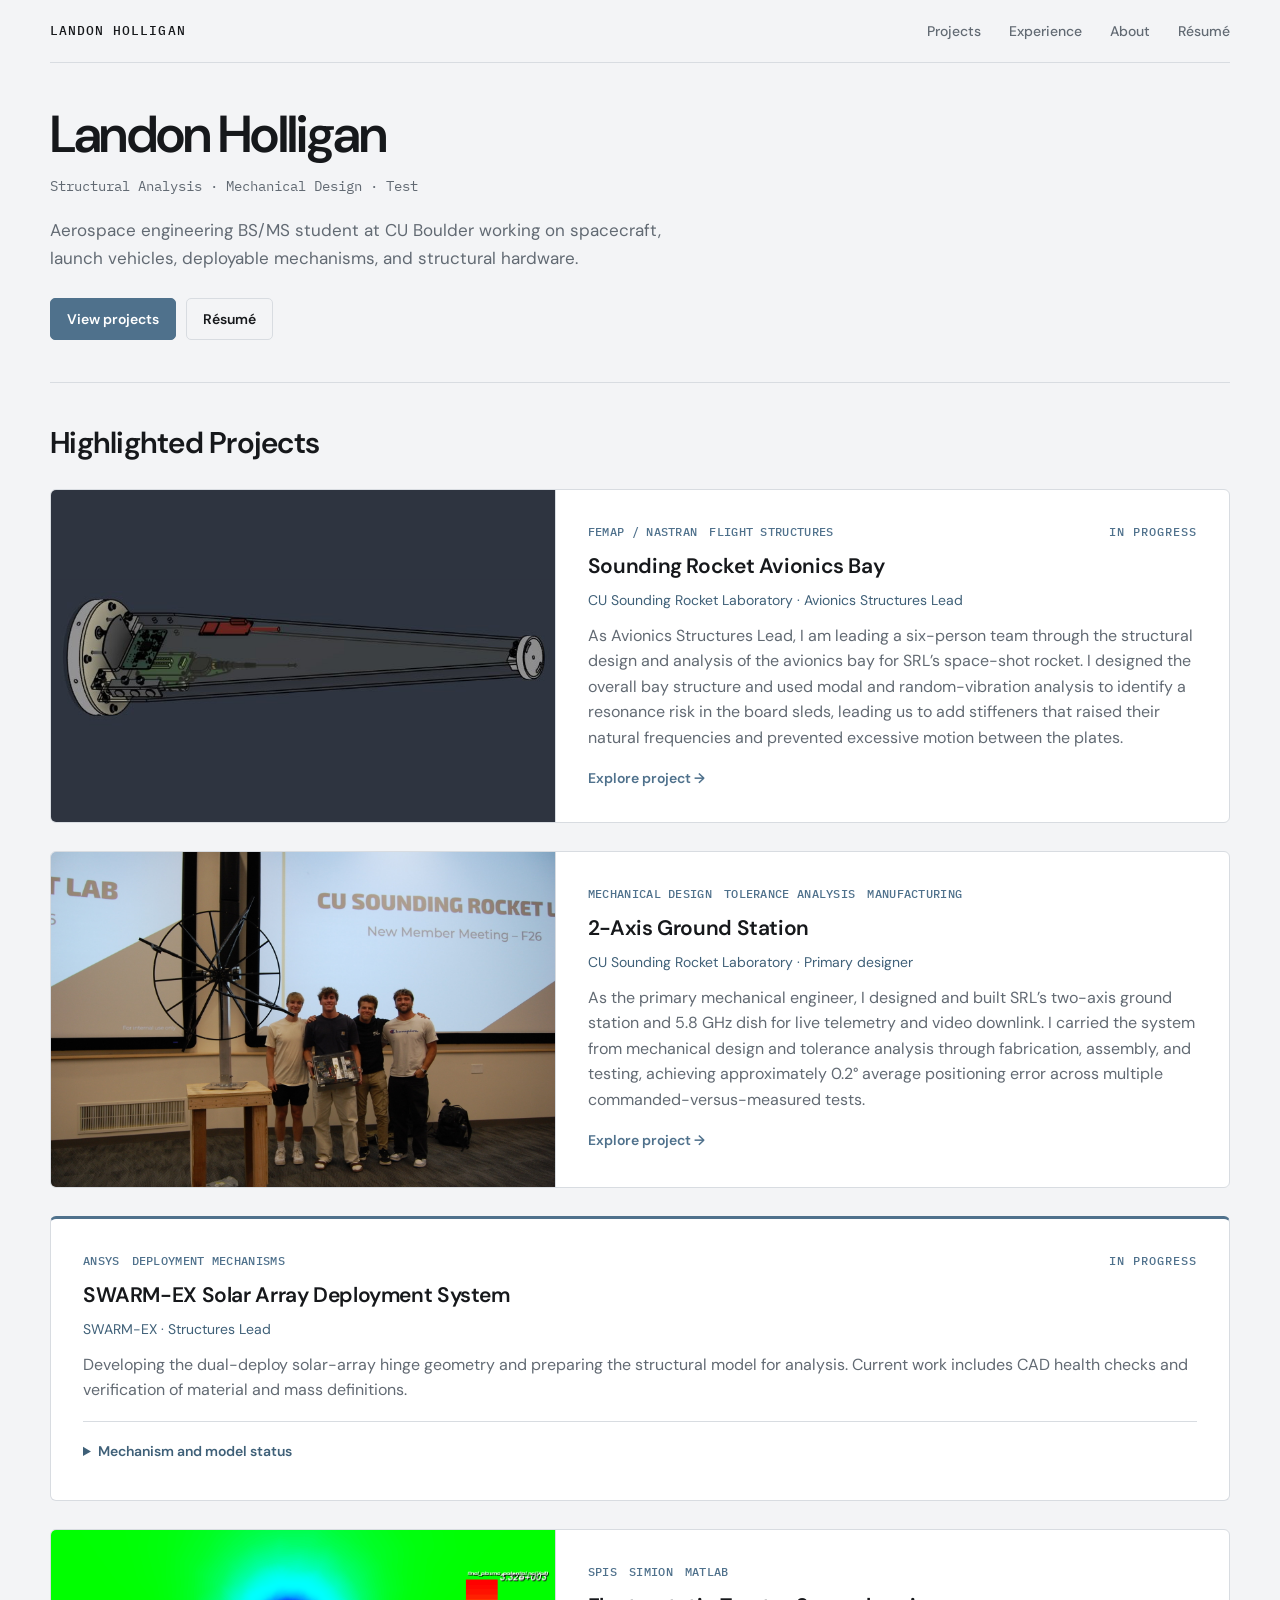
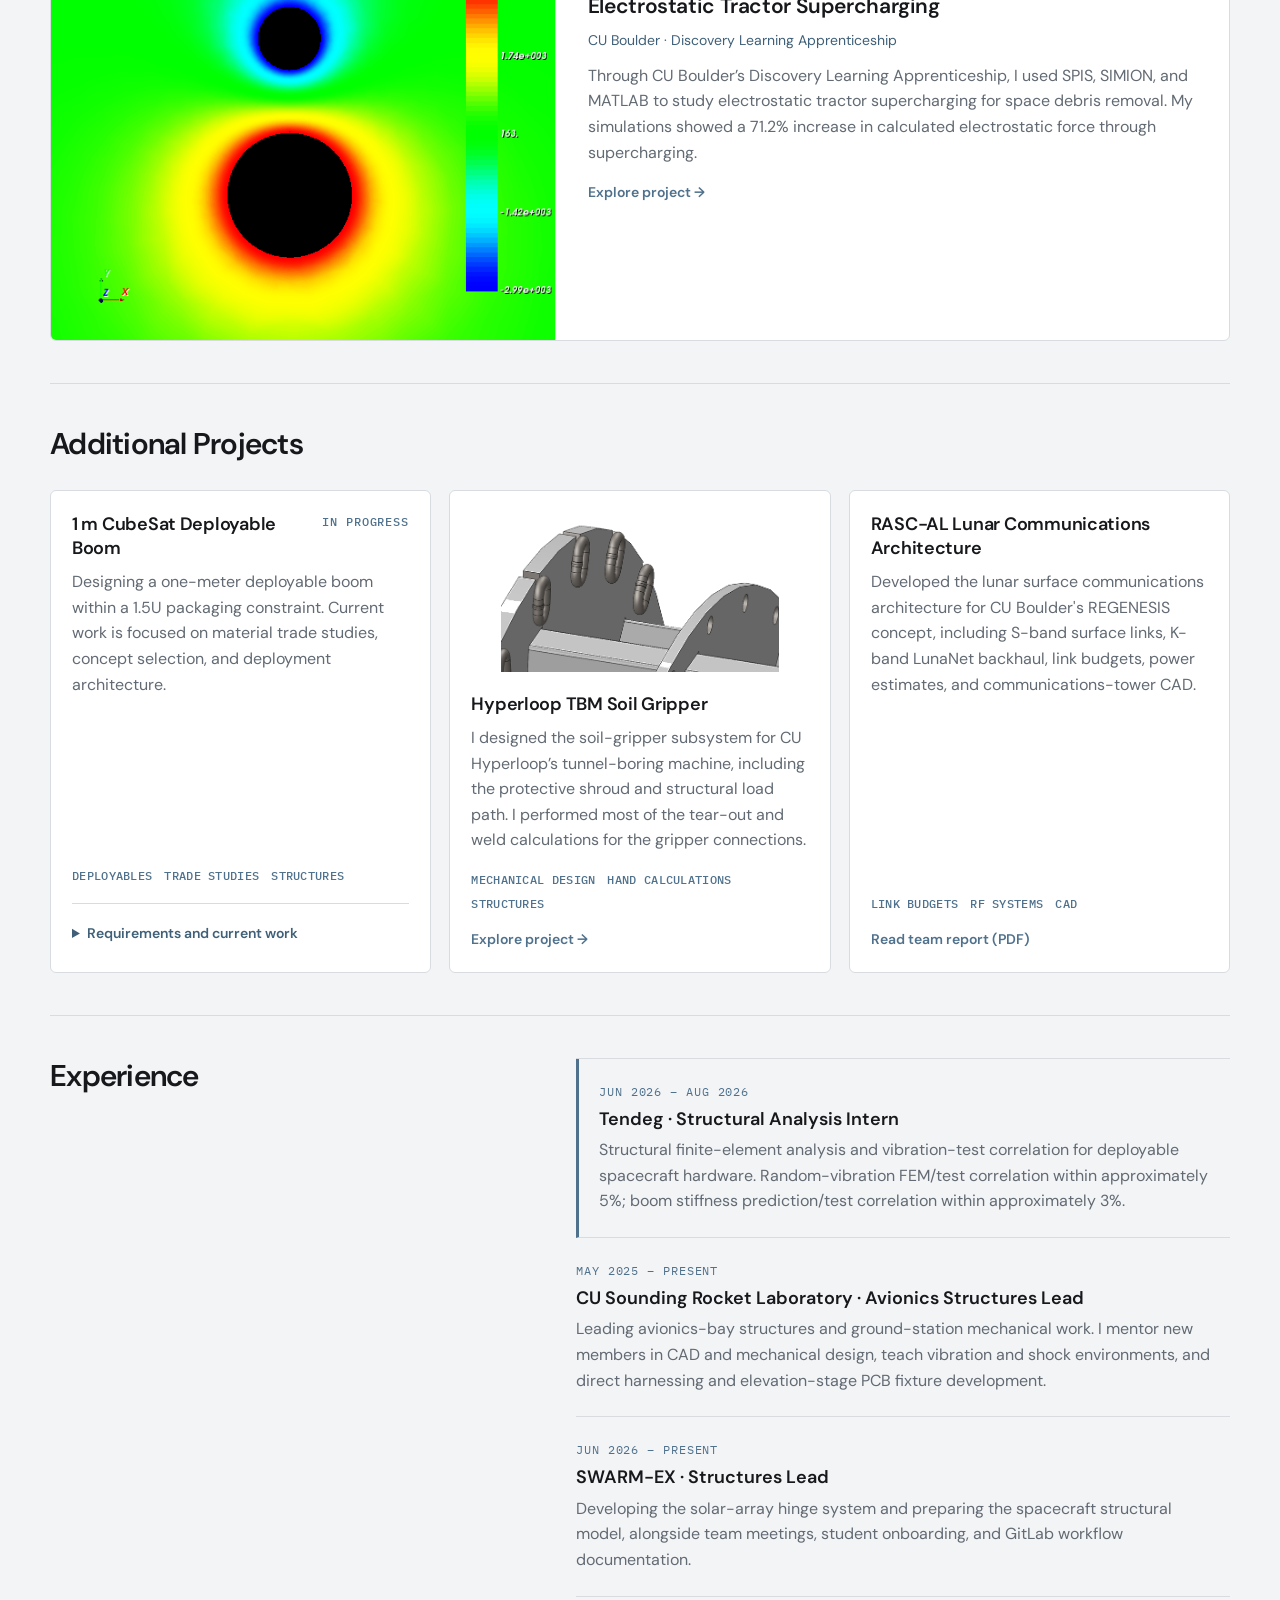
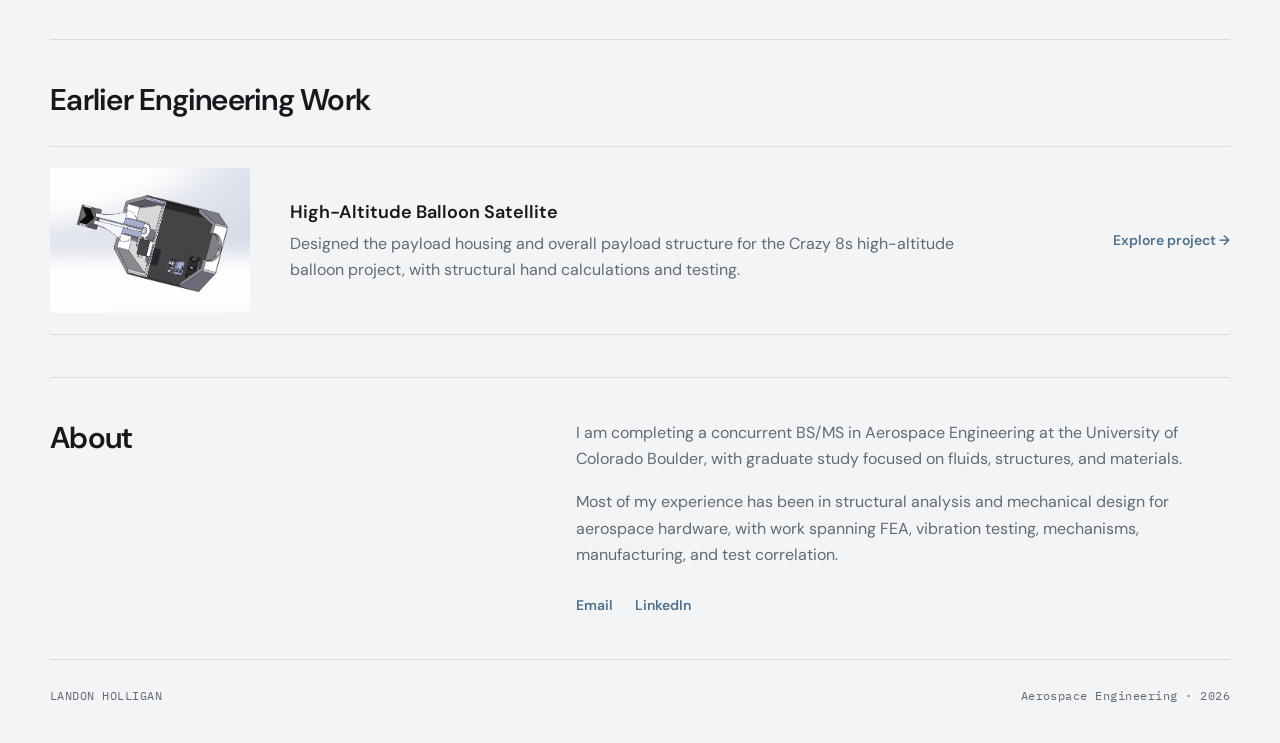
==== commit 5e2839f2: "Add files via upload" ====
--- a/index.html
+++ b/index.html
@@ -55,11 +55,9 @@
 </section>
 <section class="section" id="projects">
 <div class="section-title">
-<h2>
-          Projects
-        </h2>
-</div>
-<div class="project-grid">
+<h2>Highlighted Projects</h2>
+</div>
+<div class="project-grid highlighted-projects">
 <article class="project-card">
 <div class="project-image cad-image">
 <img alt="Sounding rocket avionics bay CAD and structural design" decoding="async" height="233" src="assets/images/Av_Bay.png" width="756"/>
@@ -81,7 +79,7 @@
 <h3>
               Sounding Rocket Avionics Bay
             </h3><p class="project-role">CU Sounding Rocket Laboratory · Avionics Structures Lead</p>
-<p>Leading avionics-bay structural development. I ran modal and random-vibration analysis of the board sleds to predict response and identify lower-response mounting regions within the fixed nosecone arrangement.</p>
+<p>As Avionics Structures Lead, I am leading a six-person team through the structural design and analysis of the avionics bay for SRL’s space-shot rocket. I designed the overall bay structure and used modal and random-vibration analysis to identify a resonance risk in the board sleds, leading us to add stiffeners that raised their natural frequencies and prevented excessive motion between the plates.</p>
 <a class="project-link" href="avionics-bay.html">Explore project →</a>
 </div>
 </article>
@@ -104,7 +102,7 @@
 <h3>
               2-Axis Ground Station
             </h3><p class="project-role">CU Sounding Rocket Laboratory · Primary designer</p>
-<p>Primary designer of the two-axis gimbal and integrated 5.8 GHz dish, from mechanical layout and tolerance analysis through fabrication and assembly. Physical tests measured approximately 0.2° average commanded-versus-measured angular error.</p>
+<p>As the primary mechanical engineer, I designed and built SRL’s two-axis ground station and 5.8 GHz dish for live telemetry and video downlink. I carried the system from mechanical design and tolerance analysis through fabrication, assembly, and testing, achieving approximately 0.2° average positioning error across multiple commanded-versus-measured tests.</p>
 <a class="project-link" href="ground-station.html">Explore project →</a>
 </div>
 </article>
@@ -146,7 +144,7 @@
 <h3>
               Electrostatic Tractor Supercharging
             </h3><p class="project-role">CU Boulder · Discovery Learning Apprenticeship</p>
-<p>SPIS plasma-wake and charging simulations, SIMION beam studies, and MATLAB analysis. A validation simulation reported 71.2% higher calculated electrostatic force after supercharging.</p>
+<p>Through CU Boulder’s Discovery Learning Apprenticeship, I used SPIS, SIMION, and MATLAB to study electrostatic tractor supercharging for space debris removal. My simulations showed a 71.2% increase in calculated electrostatic force through supercharging.</p>
 <a class="project-link" href="dla.html">Explore project →</a>
 </div>
 </article>
@@ -154,7 +152,7 @@
 </section>
 <section class="section">
 <div class="section-title">
-<h2>Current &amp; Additional Projects</h2>
+<h2>Additional Projects</h2>
 </div>
 <div class="compact-project-grid">
 <article class="compact-project">
@@ -188,11 +186,7 @@
 <h3>
             Hyperloop TBM Soil Gripper
           </h3>
-<p>
-            Contributed to the design of an inflatable soil-gripping system,
-            focusing on the protective shroud, structural load path, and hand
-            calculations for welded components.
-          </p>
+<p>I designed the soil-gripper subsystem for CU Hyperloop’s tunnel-boring machine, including the protective shroud and structural load path. I performed most of the tear-out and weld calculations for the gripper connections.</p>
 <div class="project-meta">
 <span>
               MECHANICAL DESIGN
@@ -277,7 +271,6 @@
             </h3>
 <p>Designed the payload housing and overall payload structure for the Crazy 8s high-altitude balloon project, with structural hand calculations and testing.</p>
 </div>
-
 <a class="project-link" href="balloon-payload.html">Explore project →</a></article>
 </div>
 </section>
--- a/styles.css
+++ b/styles.css
@@ -966,3 +966,17 @@
 .downloads a { display: block; width: fit-content; color: var(--blue-dark); text-decoration: underline; text-underline-offset: 3px; margin: 14px 0; }
 @media(max-width:560px) { .case-result { padding: 12px 16px; } .earlier-image { width: 100%; height: 180px; } .case-section h2 { font-size: 24px; } .case-main { overflow-wrap: anywhere; } }
 @media print { .site-header, .back-link, .downloads, footer { display: none; } .case-main { width: 100%; } .case-section, figure { break-inside: avoid; } body { background: white; } }
+
+/* Highlighted projects: wide cards, one project per row. */
+.highlighted-projects { grid-template-columns: minmax(0, 1fr); gap: 28px; }
+.highlighted-projects .project-card { display: grid; grid-template-columns: minmax(0, 0.9fr) minmax(0, 1.2fr); align-items: stretch; }
+.highlighted-projects .project-image { height: 100%; min-height: 290px; aspect-ratio: auto; border-bottom: 0; border-right: 1px solid var(--border); }
+.highlighted-projects .project-image img { width: 100%; height: 100%; object-fit: contain; }
+.highlighted-projects .hardware-image img { object-fit: cover; }
+.highlighted-projects .project-body { padding: 32px; }
+.highlighted-projects .text-project { grid-template-columns: minmax(0, 1fr); }
+@media (max-width: 720px) {
+  .highlighted-projects .project-card { grid-template-columns: minmax(0, 1fr); }
+  .highlighted-projects .project-image { height: 240px; min-height: 0; border-right: 0; border-bottom: 1px solid var(--border); }
+  .highlighted-projects .project-body { padding: 24px; }
+}
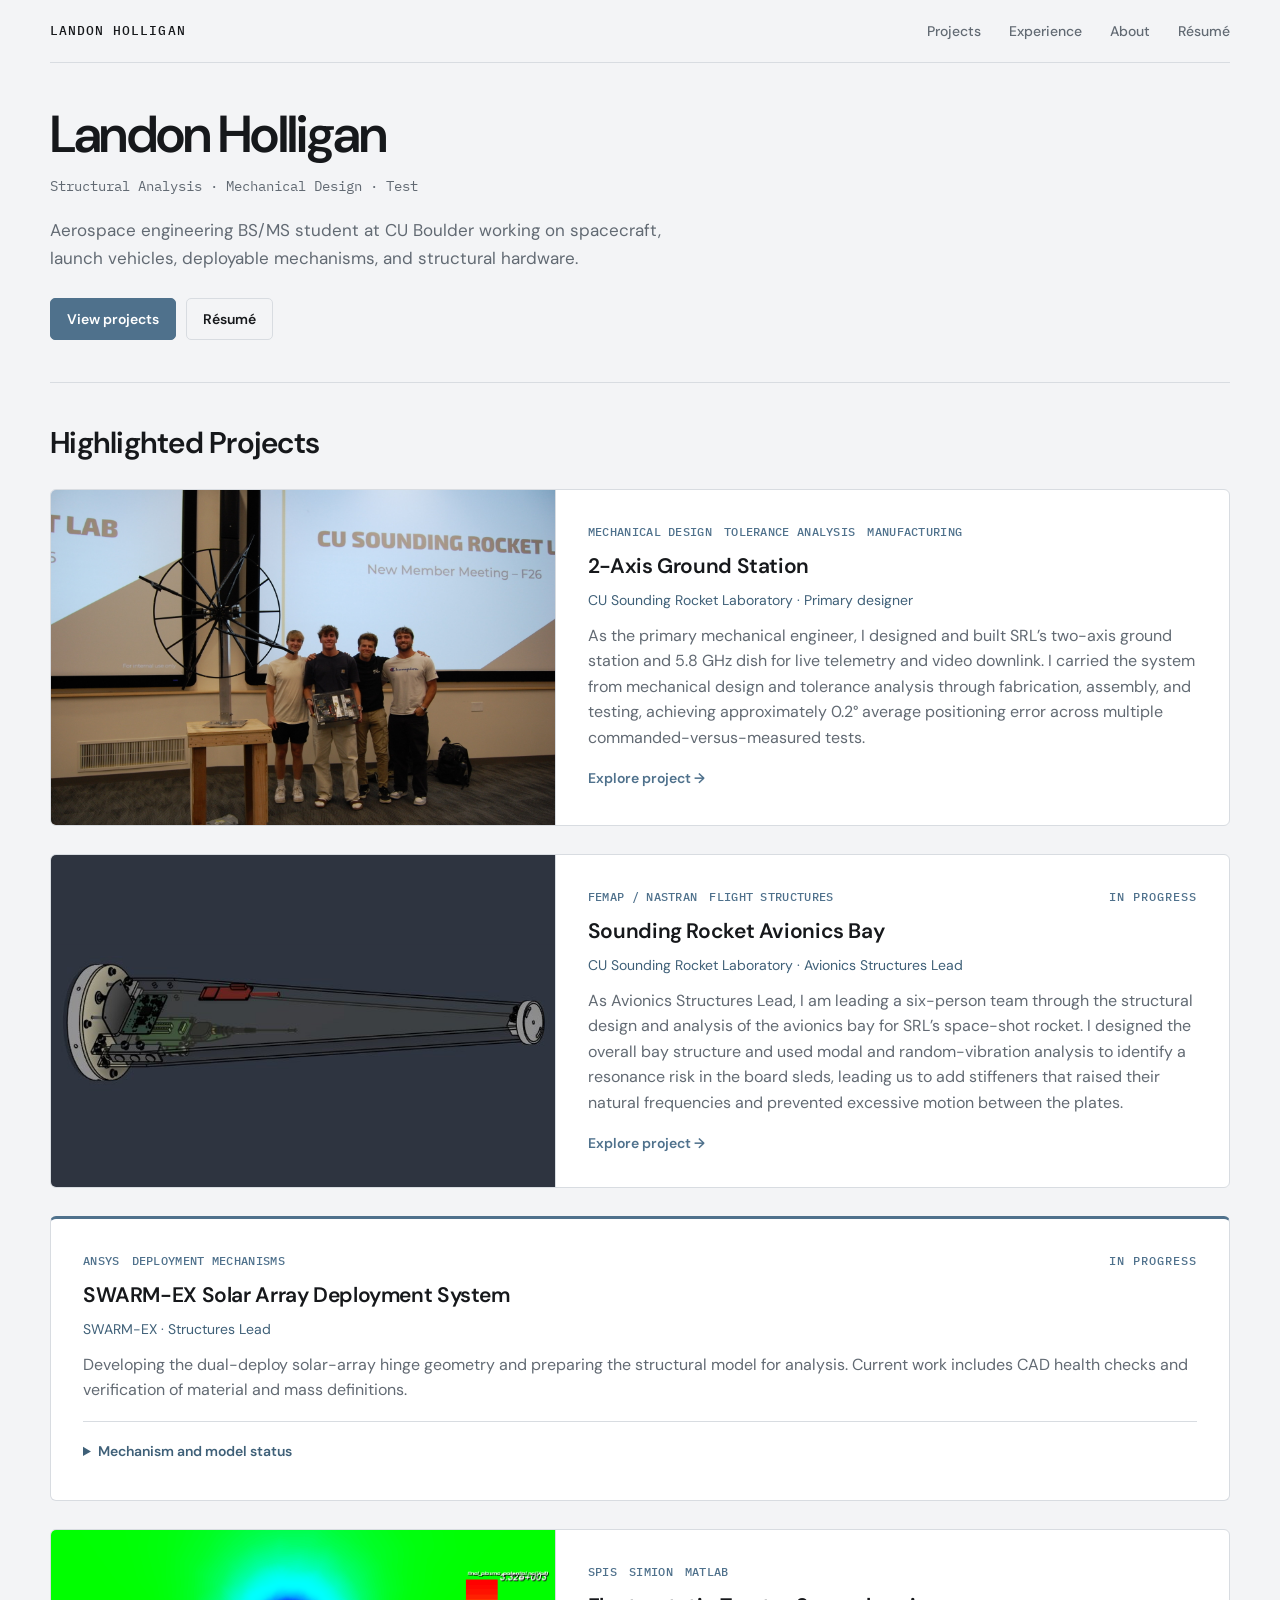
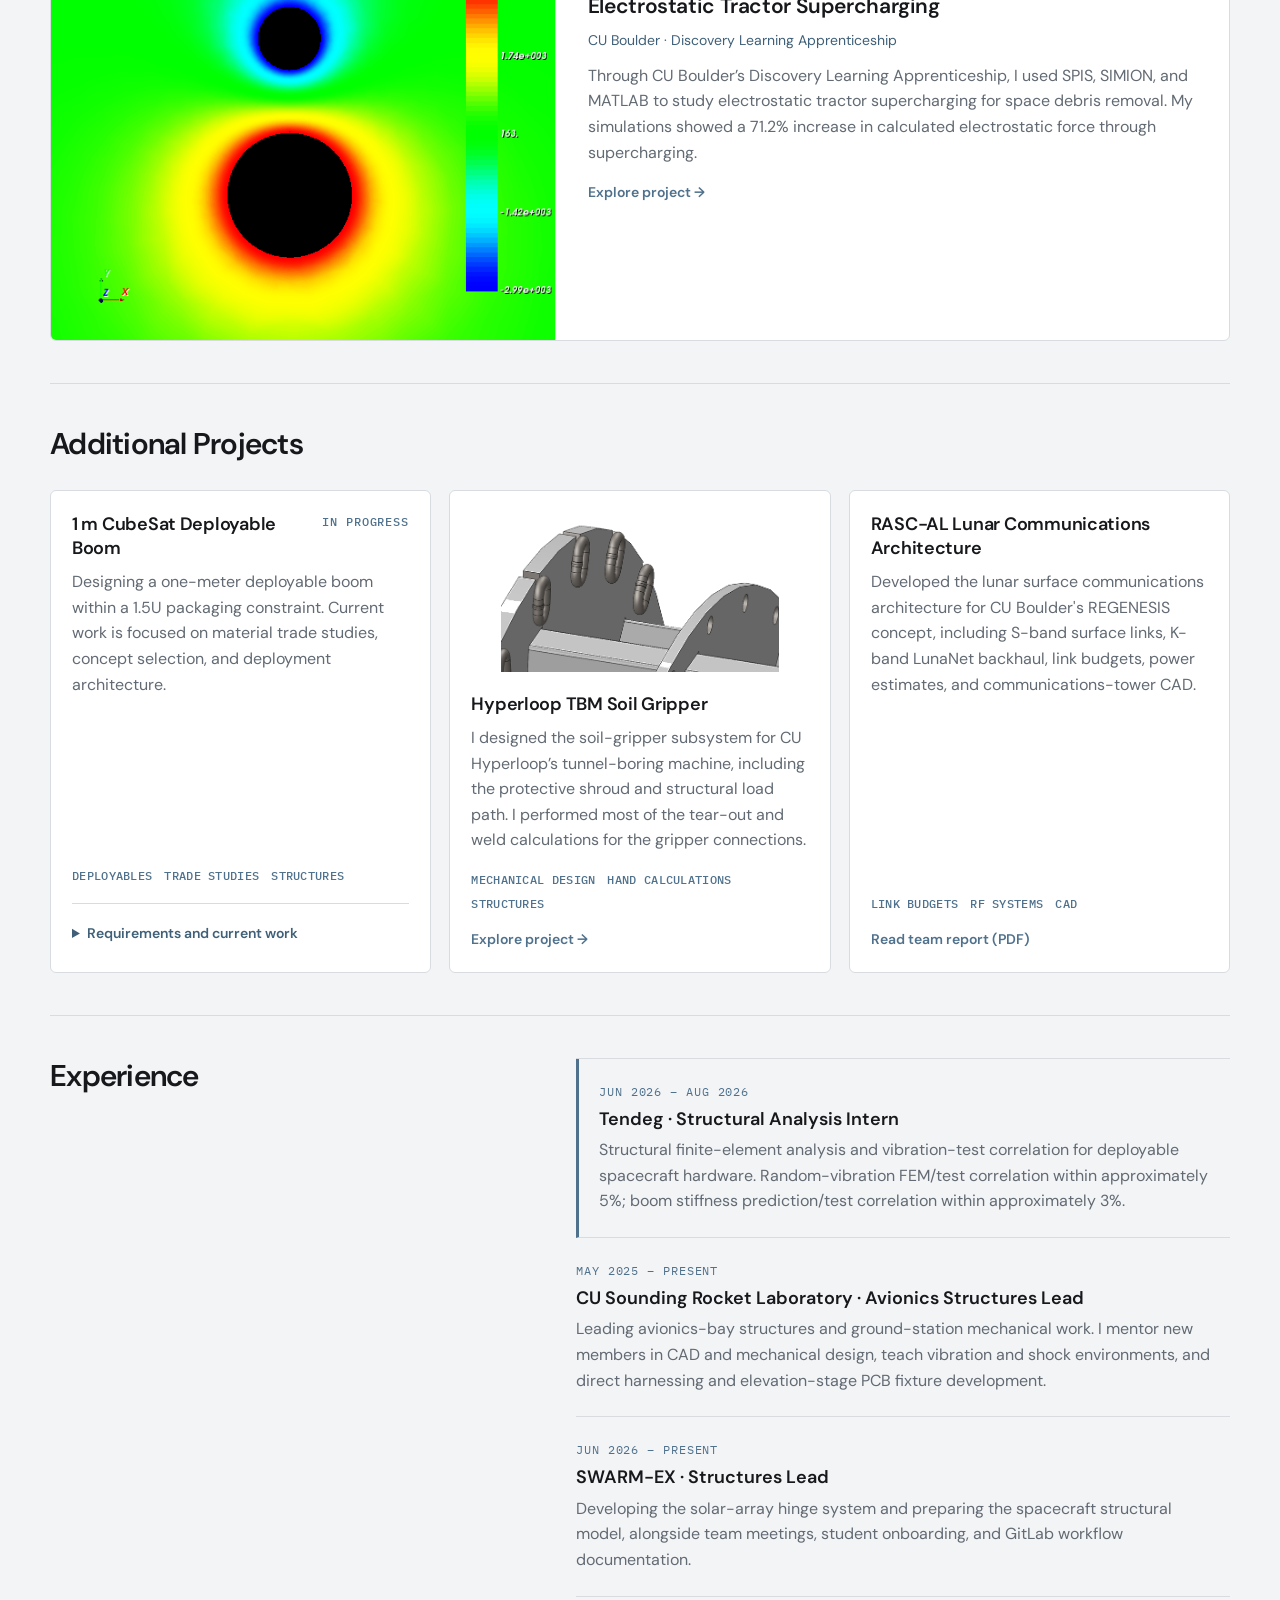
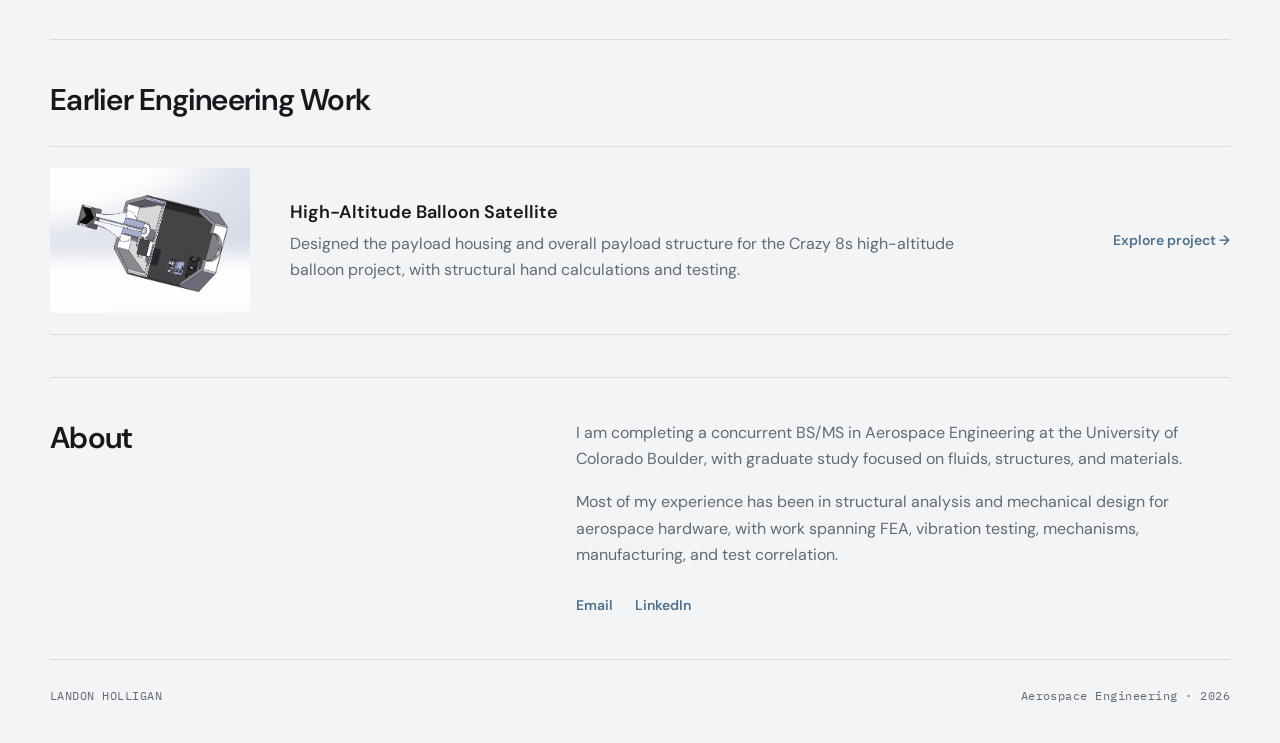
==== commit 85dbbc64: "Refactor index.html for improved structure and clarity" ====
--- a/index.html
+++ b/index.html
@@ -11,305 +11,516 @@
 <link href="https://fonts.googleapis.com/css2?family=DM+Sans:wght@400;500;600;700&amp;family=IBM+Plex+Mono:wght@400;500&amp;display=swap" rel="stylesheet"/>
 <link href="styles.css" rel="stylesheet"/>
 </head>
-<body><a class="skip-link" href="#top">Skip to content</a>
+
+<body>
+<a class="skip-link" href="#top">Skip to content</a>
+
 <header class="site-header">
 <a class="brand" href="#top">
       LANDON HOLLIGAN
-    </a>
+</a>
+
 <nav aria-label="Main navigation" class="site-nav">
 <a href="#projects">
         Projects
-      </a>
+</a>
 <a href="#experience">
         Experience
-      </a>
+</a>
 <a href="#about">
         About
-      </a>
+</a>
 <a href="assets/resume.pdf" rel="noopener noreferrer" target="_blank">
         Résumé
-      </a>
+</a>
 </nav>
 </header>
+
 <main id="top">
+
 <section class="hero">
 <h1>
         Landon Holligan
-      </h1>
+</h1>
+
 <p class="hero-role">
         Structural Analysis · Mechanical Design · Test
-      </p>
+</p>
+
 <p class="hero-copy">
         Aerospace engineering BS/MS student at CU Boulder working on
         spacecraft, launch vehicles, deployable mechanisms, and structural
         hardware.
-      </p>
+</p>
+
 <div class="hero-actions">
 <a class="button primary" href="#projects">
           View projects
-        </a>
+</a>
 <a class="button secondary" href="assets/resume.pdf" rel="noopener noreferrer" target="_blank">
           Résumé
-        </a>
+</a>
 </div>
 </section>
+
 <section class="section" id="projects">
+
 <div class="section-title">
 <h2>Highlighted Projects</h2>
 </div>
+
 <div class="project-grid highlighted-projects">
+
+<article class="project-card">
+<div class="project-image hardware-image">
+<img alt="CU Sounding Rocket Laboratory team with the assembled ground station and dish structure" decoding="async" height="2000" src="assets/images/ground-station.JPG" width="3008"/>
+</div>
+
+<div class="project-body">
+<div class="project-meta">
+<span>
+                MECHANICAL DESIGN
+</span>
+<span>
+                TOLERANCE ANALYSIS
+</span>
+<span>
+                MANUFACTURING
+</span>
+</div>
+
+<h3>
+              2-Axis Ground Station
+</h3>
+
+<p class="project-role">
+CU Sounding Rocket Laboratory · Primary designer
+</p>
+
+<p>
+As the primary mechanical engineer, I designed and built SRL’s two-axis ground station and 5.8 GHz dish for live telemetry and video downlink. I carried the system from mechanical design and tolerance analysis through fabrication, assembly, and testing, achieving approximately 0.2° average positioning error across multiple commanded-versus-measured tests.
+</p>
+
+<a class="project-link" href="ground-station.html">
+Explore project →
+</a>
+</div>
+</article>
+
 <article class="project-card">
 <div class="project-image cad-image">
 <img alt="Sounding rocket avionics bay CAD and structural design" decoding="async" height="233" src="assets/images/Av_Bay.png" width="756"/>
 </div>
+
 <div class="project-body">
 <div class="project-top-row">
+
 <div class="project-meta">
 <span>
                   FEMAP / NASTRAN
-                </span>
+</span>
 <span>
                   FLIGHT STRUCTURES
-                </span>
-</div>
+</span>
+</div>
+
 <span class="status">
                 IN PROGRESS
-              </span>
-</div>
+</span>
+
+</div>
+
 <h3>
               Sounding Rocket Avionics Bay
-            </h3><p class="project-role">CU Sounding Rocket Laboratory · Avionics Structures Lead</p>
-<p>As Avionics Structures Lead, I am leading a six-person team through the structural design and analysis of the avionics bay for SRL’s space-shot rocket. I designed the overall bay structure and used modal and random-vibration analysis to identify a resonance risk in the board sleds, leading us to add stiffeners that raised their natural frequencies and prevented excessive motion between the plates.</p>
-<a class="project-link" href="avionics-bay.html">Explore project →</a>
-</div>
-</article>
-<article class="project-card">
-<div class="project-image hardware-image">
-<img alt="CU Sounding Rocket Laboratory team with the assembled ground station and dish structure" decoding="async" height="2000" src="assets/images/ground-station.JPG" width="3008"/>
-</div>
+</h3>
+
+<p class="project-role">
+CU Sounding Rocket Laboratory · Avionics Structures Lead
+</p>
+
+<p>
+As Avionics Structures Lead, I am leading a six-person team through the structural design and analysis of the avionics bay for SRL’s space-shot rocket. I designed the overall bay structure and used modal and random-vibration analysis to identify a resonance risk in the board sleds, leading us to add stiffeners that raised their natural frequencies and prevented excessive motion between the plates.
+</p>
+
+<a class="project-link" href="avionics-bay.html">
+Explore project →
+</a>
+
+</div>
+</article>
+
+<article class="project-card text-project">
+
 <div class="project-body">
-<div class="project-meta">
-<span>
-                MECHANICAL DESIGN
-              </span>
-<span>
-                TOLERANCE ANALYSIS
-              </span>
-<span>
-                MANUFACTURING
-              </span>
-</div>
-<h3>
-              2-Axis Ground Station
-            </h3><p class="project-role">CU Sounding Rocket Laboratory · Primary designer</p>
-<p>As the primary mechanical engineer, I designed and built SRL’s two-axis ground station and 5.8 GHz dish for live telemetry and video downlink. I carried the system from mechanical design and tolerance analysis through fabrication, assembly, and testing, achieving approximately 0.2° average positioning error across multiple commanded-versus-measured tests.</p>
-<a class="project-link" href="ground-station.html">Explore project →</a>
-</div>
-</article>
-<article class="project-card text-project">
-<div class="project-body">
+
 <div class="project-top-row">
+
 <div class="project-meta">
 <span>
                   ANSYS
-                </span>
+</span>
 <span>
                   DEPLOYMENT MECHANISMS
-                </span>
-</div>
+</span>
+</div>
+
 <span class="status">
                 IN PROGRESS
-              </span>
-</div>
+</span>
+
+</div>
+
 <h3>
               SWARM-EX Solar Array Deployment System
-            </h3><p class="project-role">SWARM-EX · Structures Lead</p>
-<p>Developing the dual-deploy solar-array hinge geometry and preparing the structural model for analysis. Current work includes CAD health checks and verification of material and mass definitions.</p>
-<details class="project-details"><summary>Mechanism and model status</summary><div class="detail-content"><dl><dt>Mechanism</dt><dd>Dual-deploy solar-array hinge system.</dd><dt>Model preparation</dt><dd>Geometry development, CAD health checks, and material and mass definitions.</dd><dt>Analysis status</dt><dd>Detailed hinge analysis is not yet complete.</dd></dl></div></details>
-</div>
-</article>
-<article class="project-card"><div class="project-image scientific-image"><img alt="SPIS potential field from the supercharging validation simulation" height="464" loading="lazy" src="assets/figures/dla-14-1.png" width="571"/></div>
+</h3>
+
+<p class="project-role">
+SWARM-EX · Structures Lead
+</p>
+
+<p>
+Developing the dual-deploy solar-array hinge geometry and preparing the structural model for analysis. Current work includes CAD health checks and verification of material and mass definitions.
+</p>
+
+<details class="project-details">
+<summary>Mechanism and model status</summary>
+
+<div class="detail-content">
+<dl>
+<dt>Mechanism</dt>
+<dd>Dual-deploy solar-array hinge system.</dd>
+
+<dt>Model preparation</dt>
+<dd>Geometry development, CAD health checks, and material and mass definitions.</dd>
+
+<dt>Analysis status</dt>
+<dd>Detailed hinge analysis is not yet complete.</dd>
+</dl>
+</div>
+
+</details>
+
+</div>
+</article>
+
+<article class="project-card">
+
+<div class="project-image scientific-image">
+<img alt="SPIS potential field from the supercharging validation simulation" height="464" loading="lazy" src="assets/figures/dla-14-1.png" width="571"/>
+</div>
+
 <div class="project-body">
+
 <div class="project-meta">
 <span>
                 SPIS
-              </span>
+</span>
 <span>
                 SIMION
-              </span>
+</span>
 <span>
                 MATLAB
-              </span>
-</div>
+</span>
+</div>
+
 <h3>
               Electrostatic Tractor Supercharging
-            </h3><p class="project-role">CU Boulder · Discovery Learning Apprenticeship</p>
-<p>Through CU Boulder’s Discovery Learning Apprenticeship, I used SPIS, SIMION, and MATLAB to study electrostatic tractor supercharging for space debris removal. My simulations showed a 71.2% increase in calculated electrostatic force through supercharging.</p>
-<a class="project-link" href="dla.html">Explore project →</a>
-</div>
-</article>
+</h3>
+
+<p class="project-role">
+CU Boulder · Discovery Learning Apprenticeship
+</p>
+
+<p>
+Through CU Boulder’s Discovery Learning Apprenticeship, I used SPIS, SIMION, and MATLAB to study electrostatic tractor supercharging for space debris removal. My simulations showed a 71.2% increase in calculated electrostatic force through supercharging.
+</p>
+
+<a class="project-link" href="dla.html">
+Explore project →
+</a>
+
+</div>
+</article>
+
 </div>
 </section>
+
 <section class="section">
+
 <div class="section-title">
 <h2>Additional Projects</h2>
 </div>
+
 <div class="compact-project-grid">
+
 <article class="compact-project">
+
 <div class="compact-project-header">
+
 <h3>
               1 m CubeSat Deployable Boom
-            </h3>
+</h3>
+
 <span class="status">
               IN PROGRESS
-            </span>
-</div>
+</span>
+
+</div>
+
 <p>
             Designing a one-meter deployable boom within a 1.5U packaging
             constraint. Current work is focused on material trade studies,
             concept selection, and deployment architecture.
-          </p>
+</p>
+
 <div class="project-meta">
 <span>
               DEPLOYABLES
-            </span>
+</span>
 <span>
               TRADE STUDIES
-            </span>
+</span>
 <span>
               STRUCTURES
-            </span>
-</div>
-<details class="project-details"><summary>Requirements and current work</summary><div class="detail-content"><dl><dt>Packaging</dt><dd>1 m deployed length within a 1.5U envelope.</dd><dt>Trade criteria</dt><dd>Stiffness, payload capacity, magnetic compatibility, and spacecraft and vacuum material constraints.</dd><dt>Current stage</dt><dd>Material trade study and concept selection; detailed structural analysis and hardware validation are not complete.</dd></dl></div></details>
-</article>
-<article class="compact-project"><img alt="Gripper attachment CAD" class="compact-image" height="351" loading="lazy" src="assets/figures/hyperloop-10-2.png" width="611"/>
+</span>
+</div>
+
+<details class="project-details">
+
+<summary>
+Requirements and current work
+</summary>
+
+<div class="detail-content">
+
+<dl>
+<dt>Packaging</dt>
+<dd>1 m deployed length within a 1.5U envelope.</dd>
+
+<dt>Trade criteria</dt>
+<dd>Stiffness, payload capacity, magnetic compatibility, and spacecraft and vacuum material constraints.</dd>
+
+<dt>Current stage</dt>
+<dd>Material trade study and concept selection; detailed structural analysis and hardware validation are not complete.</dd>
+</dl>
+
+</div>
+</details>
+
+</article>
+
+<article class="compact-project">
+
+<img alt="Gripper attachment CAD" class="compact-image" height="351" loading="lazy" src="assets/figures/hyperloop-10-2.png" width="611"/>
+
 <h3>
             Hyperloop TBM Soil Gripper
-          </h3>
-<p>I designed the soil-gripper subsystem for CU Hyperloop’s tunnel-boring machine, including the protective shroud and structural load path. I performed most of the tear-out and weld calculations for the gripper connections.</p>
+</h3>
+
+<p>
+I designed the soil-gripper subsystem for CU Hyperloop’s tunnel-boring machine, including the protective shroud and structural load path. I performed most of the tear-out and weld calculations for the gripper connections.
+</p>
+
 <div class="project-meta">
 <span>
               MECHANICAL DESIGN
-            </span>
+</span>
 <span>
               HAND CALCULATIONS
-            </span>
+</span>
 <span>
               STRUCTURES
-            </span>
-</div>
-<a class="project-link" href="hyperloop.html">Explore project →</a>
-</article>
+</span>
+</div>
+
+<a class="project-link" href="hyperloop.html">
+Explore project →
+</a>
+
+</article>
+
 <article class="compact-project">
+
 <h3>
             RASC-AL Lunar Communications Architecture
-          </h3>
+</h3>
+
 <p>
             Developed the lunar surface communications architecture for
             CU Boulder's REGENESIS concept, including S-band surface links,
             K-band LunaNet backhaul, link budgets, power estimates, and
             communications-tower CAD.
-          </p>
-<div class="project-meta">
+</p>
+
+<div class="project-meta">
+
 <span>
               LINK BUDGETS
-            </span>
+</span>
+
 <span>
               RF SYSTEMS
-            </span>
+</span>
+
 <span>
               CAD
-            </span>
-</div>
-<a class="project-link" href="assets/images/RASC_AL.pdf" rel="noopener noreferrer" target="_blank">Read team report (PDF)</a>
-</article>
+</span>
+
+</div>
+
+<a class="project-link" href="assets/images/RASC_AL.pdf" rel="noopener noreferrer" target="_blank">
+Read team report (PDF)
+</a>
+
+</article>
+
 </div>
 </section>
+
 <section class="section split" id="experience">
+
 <div>
 <h2>Experience</h2>
 </div>
+
 <div class="timeline">
+
 <div class="timeline-item">
+
 <div class="timeline-date">
             JUN 2026 – AUG 2026
-          </div>
+</div>
+
 <h3>
             Tendeg · Structural Analysis Intern
-          </h3>
-<p>Structural finite-element analysis and vibration-test correlation for deployable spacecraft hardware. Random-vibration FEM/test correlation within approximately 5%; boom stiffness prediction/test correlation within approximately 3%.</p>
-</div>
+</h3>
+
+<p>
+Structural finite-element analysis and vibration-test correlation for deployable spacecraft hardware. Random-vibration FEM/test correlation within approximately 5%; boom stiffness prediction/test correlation within approximately 3%.
+</p>
+
+</div>
+
 <div class="timeline-item">
+
 <div class="timeline-date">
             MAY 2025 – PRESENT
-          </div>
+</div>
+
 <h3>
             CU Sounding Rocket Laboratory · Avionics Structures Lead
-          </h3>
-<p>Leading avionics-bay structures and ground-station mechanical work. I mentor new members in CAD and mechanical design, teach vibration and shock environments, and direct harnessing and elevation-stage PCB fixture development.</p>
-</div>
+</h3>
+
+<p>
+Leading avionics-bay structures and ground-station mechanical work. I mentor new members in CAD and mechanical design, teach vibration and shock environments, and direct harnessing and elevation-stage PCB fixture development.
+</p>
+
+</div>
+
 <div class="timeline-item">
+
 <div class="timeline-date">
             JUN 2026 – PRESENT
-          </div>
+</div>
+
 <h3>
             SWARM-EX · Structures Lead
-          </h3>
-<p>Developing the solar-array hinge system and preparing the spacecraft structural model, alongside team meetings, student onboarding, and GitLab workflow documentation.</p>
-</div>
+</h3>
+
+<p>
+Developing the solar-array hinge system and preparing the spacecraft structural model, alongside team meetings, student onboarding, and GitLab workflow documentation.
+</p>
+
+</div>
+
 </div>
 </section>
+
 <section class="section">
+
 <div class="section-title">
 <h2>Earlier Engineering Work</h2>
 </div>
+
 <div class="earlier-work">
-<article class="earlier-project"><img alt="Crazy 8s payload housing CAD" class="earlier-image" height="743" loading="lazy" src="assets/figures/balloon-4-1.png" width="1022"/>
+
+<article class="earlier-project">
+
+<img alt="Crazy 8s payload housing CAD" class="earlier-image" height="743" loading="lazy" src="assets/figures/balloon-4-1.png" width="1022"/>
+
 <div>
+
 <h3>
               High-Altitude Balloon Satellite
-            </h3>
-<p>Designed the payload housing and overall payload structure for the Crazy 8s high-altitude balloon project, with structural hand calculations and testing.</p>
-</div>
-<a class="project-link" href="balloon-payload.html">Explore project →</a></article>
+</h3>
+
+<p>
+Designed the payload housing and overall payload structure for the Crazy 8s high-altitude balloon project, with structural hand calculations and testing.
+</p>
+
+</div>
+
+<a class="project-link" href="balloon-payload.html">
+Explore project →
+</a>
+
+</article>
+
 </div>
 </section>
+
 <section class="section split" id="about">
+
 <div>
 <h2>
           About
-        </h2>
-</div>
+</h2>
+</div>
+
 <div class="about-copy">
+
 <p>
           I am completing a concurrent BS/MS in Aerospace Engineering at
           the University of Colorado Boulder, with graduate study focused
           on fluids, structures, and materials.
-        </p>
+</p>
+
 <p>
           Most of my experience has been in structural analysis and
           mechanical design for aerospace hardware, with work spanning FEA,
           vibration testing, mechanisms, manufacturing, and test correlation.
-        </p>
+</p>
+
 <div class="contact-links">
+
 <a href="mailto:landon.holligan@colorado.edu">
             Email
-          </a>
+</a>
+
 <a href="https://www.linkedin.com/in/landon-holligan/" rel="noopener noreferrer" target="_blank">
             LinkedIn
-          </a>
-</div>
-</div>
+</a>
+
+</div>
+</div>
+
 </section>
+
 </main>
+
 <footer>
+
 <span>
       LANDON HOLLIGAN
-    </span>
+</span>
+
 <span>
       Aerospace Engineering · <span id="year"></span>
 </span>
+
 </footer>
+
 <script src="script.js"></script>
+
 </body>
 </html>
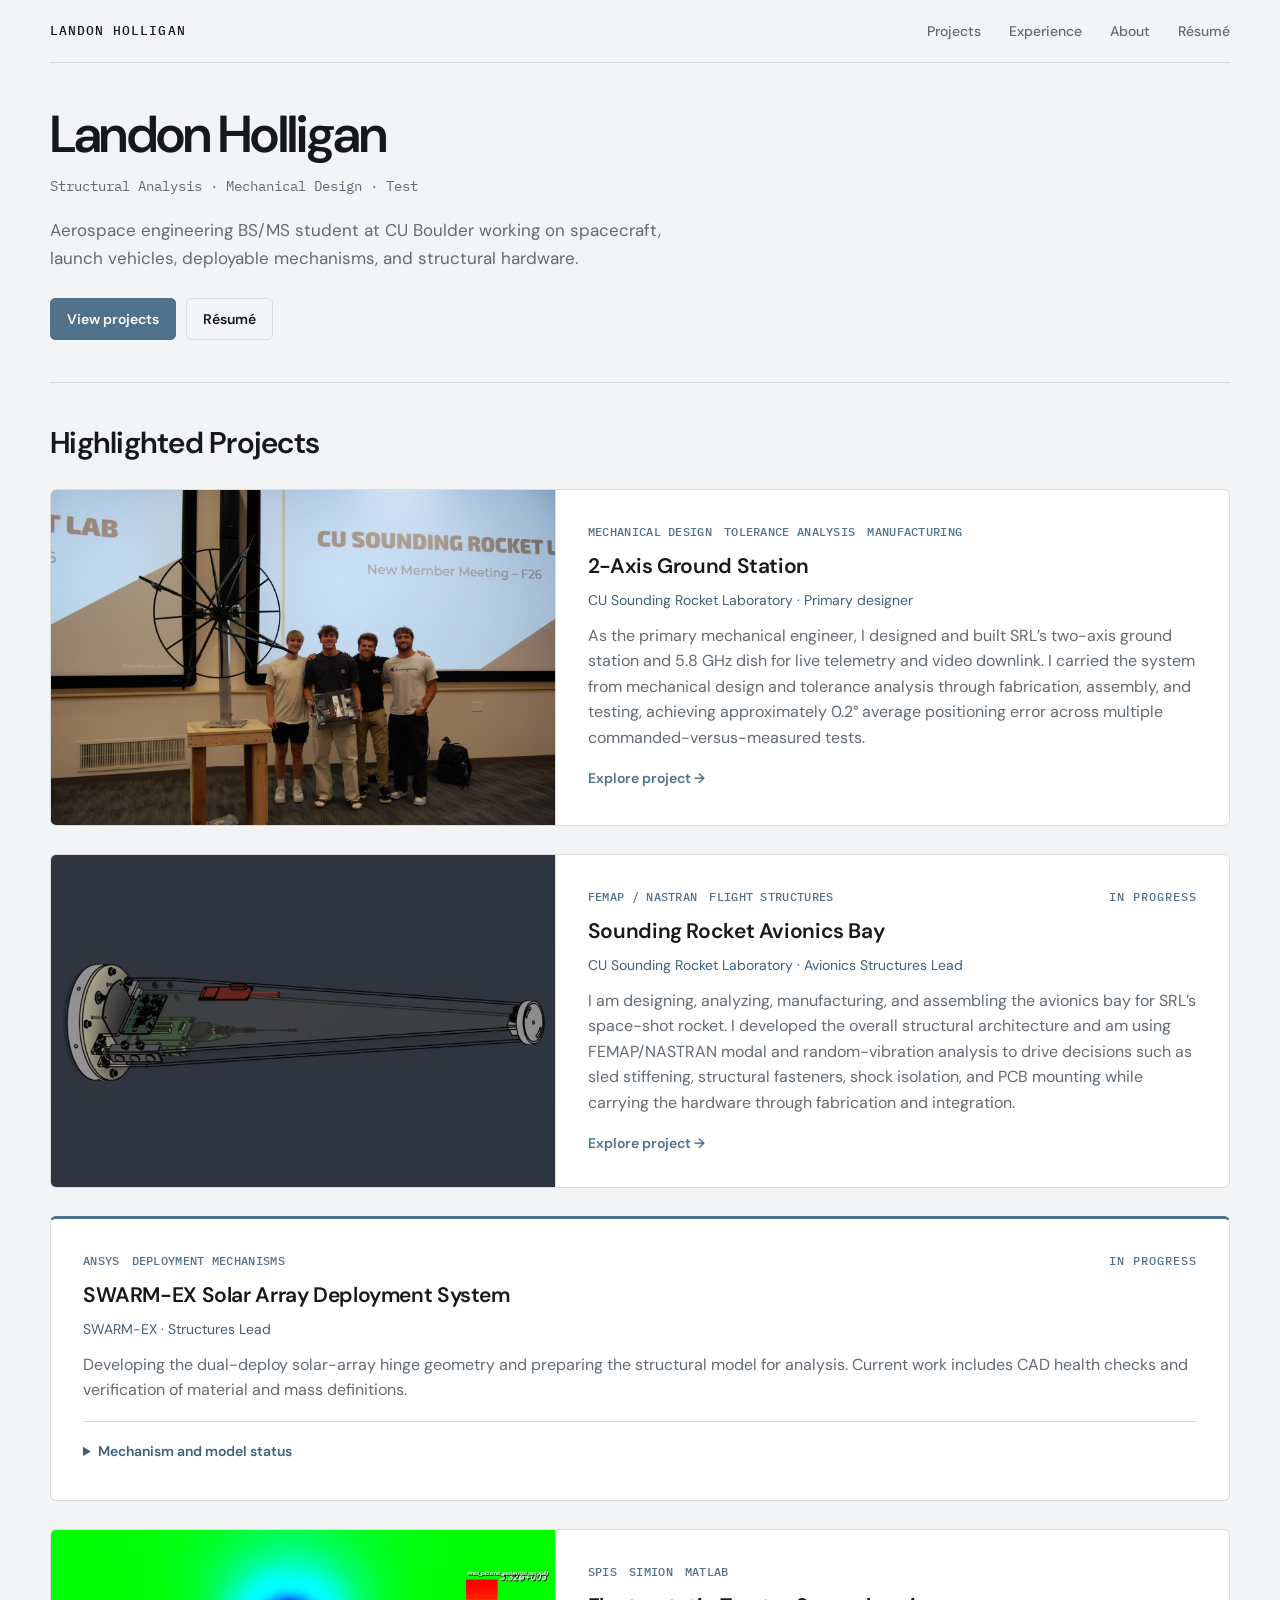
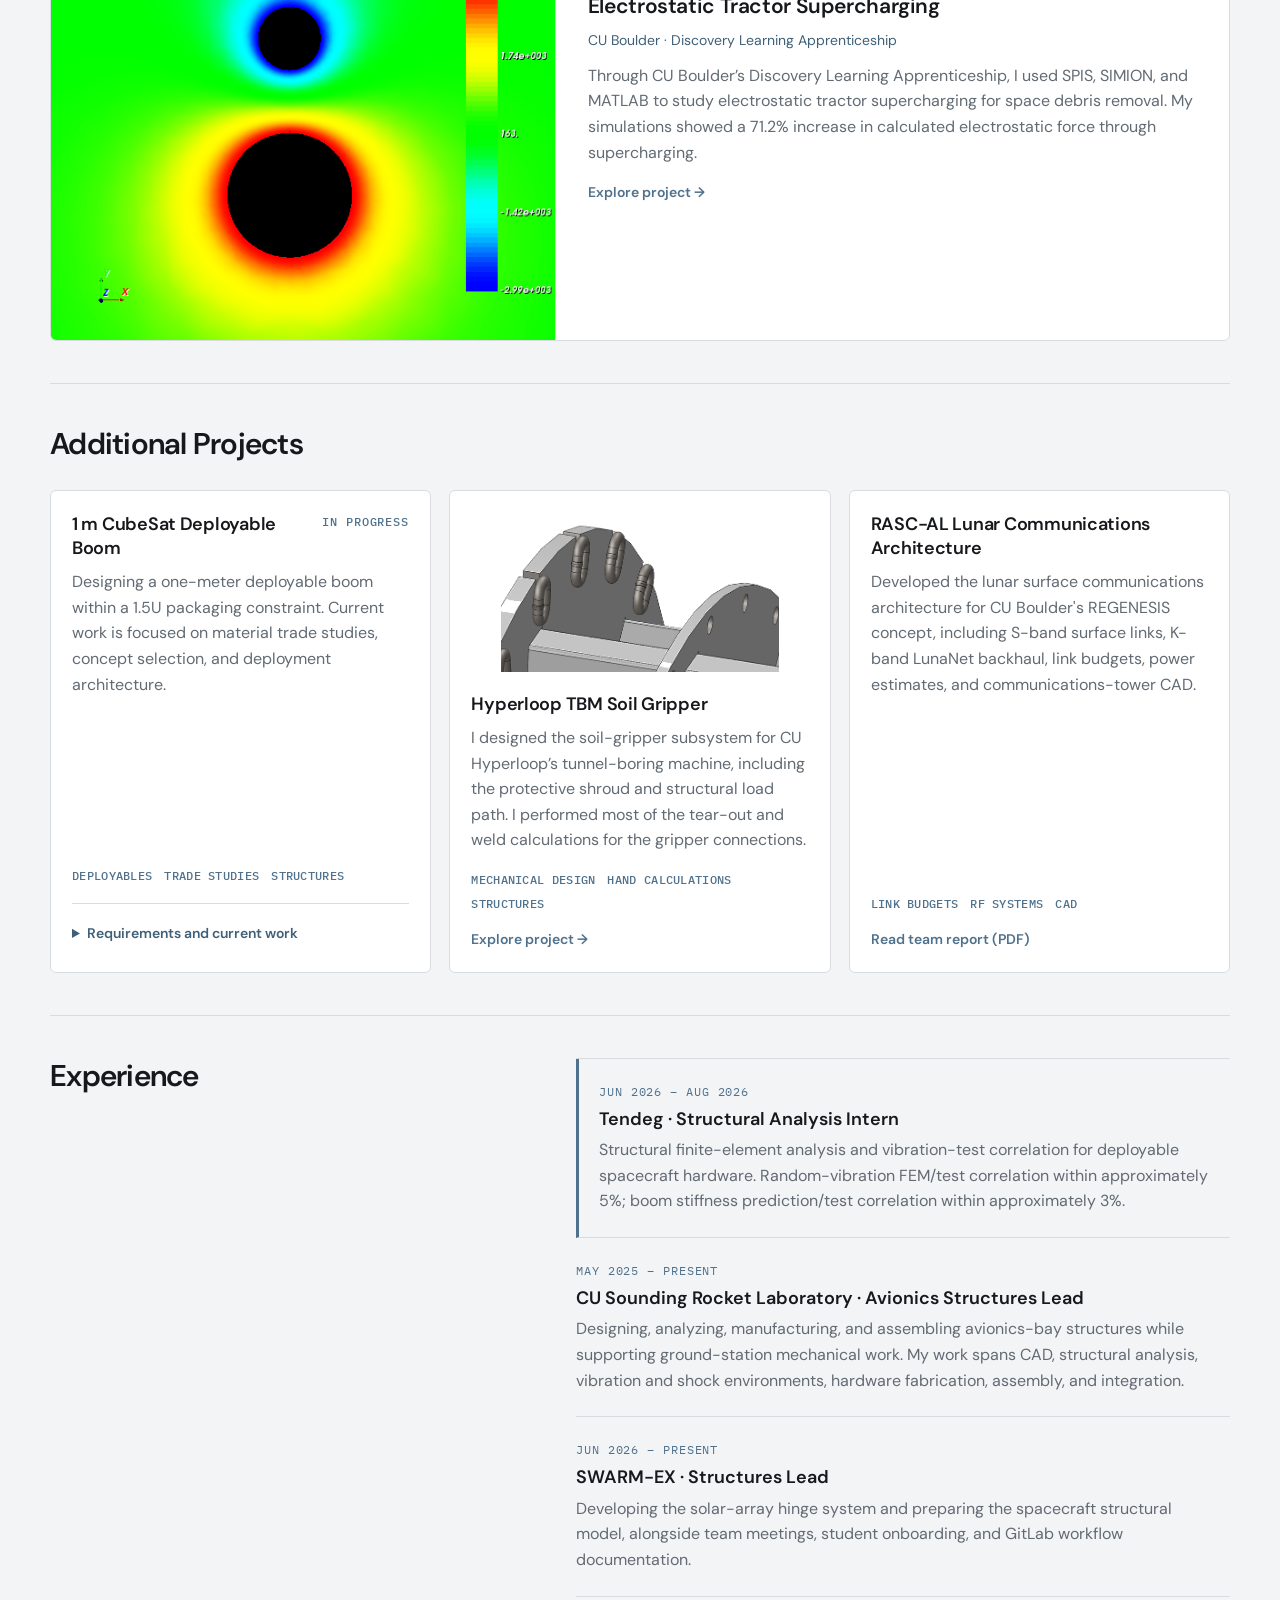
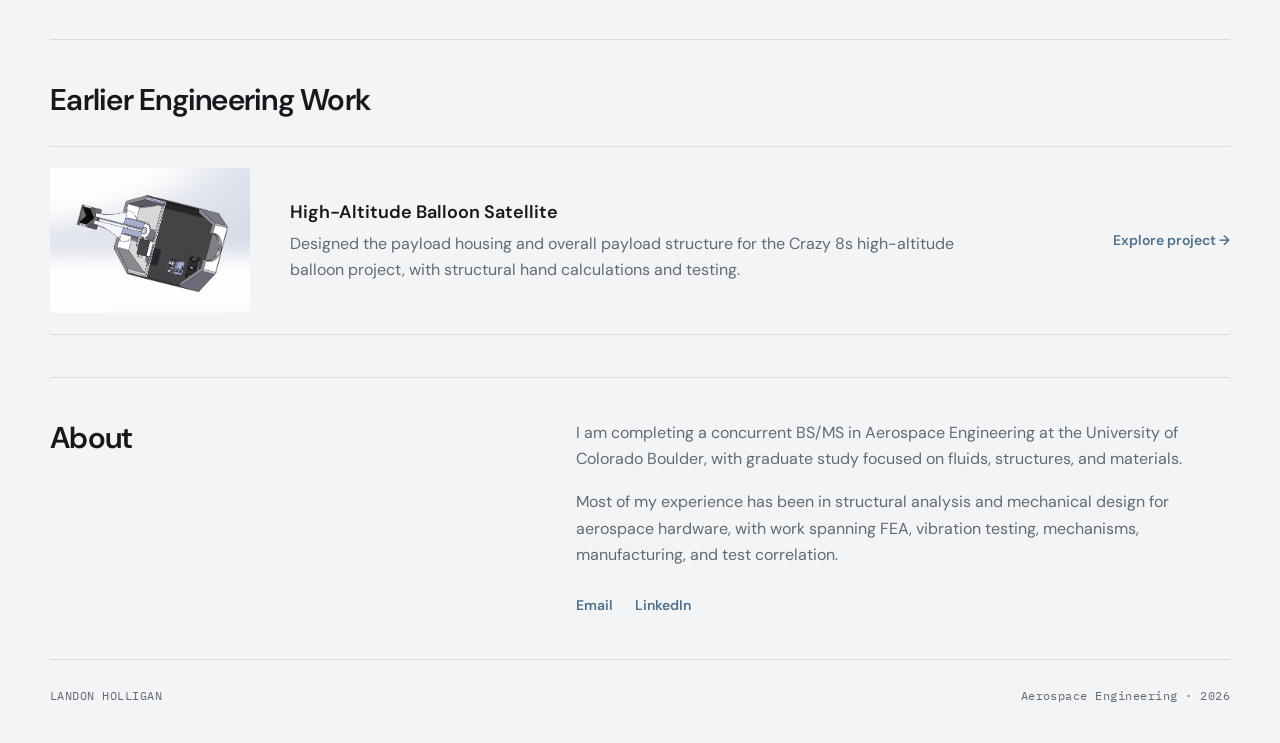
==== commit 8d87e399: "Revise project role descriptions in index.html Updated descriptions for avionics bay project roles t" ====
--- a/index.html
+++ b/index.html
@@ -11,516 +11,305 @@
 <link href="https://fonts.googleapis.com/css2?family=DM+Sans:wght@400;500;600;700&amp;family=IBM+Plex+Mono:wght@400;500&amp;display=swap" rel="stylesheet"/>
 <link href="styles.css" rel="stylesheet"/>
 </head>
-
-<body>
-<a class="skip-link" href="#top">Skip to content</a>
-
+<body><a class="skip-link" href="#top">Skip to content</a>
 <header class="site-header">
 <a class="brand" href="#top">
       LANDON HOLLIGAN
-</a>
-
+    </a>
 <nav aria-label="Main navigation" class="site-nav">
 <a href="#projects">
         Projects
-</a>
+      </a>
 <a href="#experience">
         Experience
-</a>
+      </a>
 <a href="#about">
         About
-</a>
+      </a>
 <a href="assets/resume.pdf" rel="noopener noreferrer" target="_blank">
         Résumé
-</a>
+      </a>
 </nav>
 </header>
-
 <main id="top">
-
 <section class="hero">
 <h1>
         Landon Holligan
-</h1>
-
+      </h1>
 <p class="hero-role">
         Structural Analysis · Mechanical Design · Test
-</p>
-
+      </p>
 <p class="hero-copy">
         Aerospace engineering BS/MS student at CU Boulder working on
         spacecraft, launch vehicles, deployable mechanisms, and structural
         hardware.
-</p>
-
+      </p>
 <div class="hero-actions">
 <a class="button primary" href="#projects">
           View projects
-</a>
+        </a>
 <a class="button secondary" href="assets/resume.pdf" rel="noopener noreferrer" target="_blank">
           Résumé
-</a>
-</div>
-</section>
-
+        </a>
+</div>
+</section>
 <section class="section" id="projects">
-
 <div class="section-title">
 <h2>Highlighted Projects</h2>
 </div>
-
 <div class="project-grid highlighted-projects">
-
 <article class="project-card">
 <div class="project-image hardware-image">
 <img alt="CU Sounding Rocket Laboratory team with the assembled ground station and dish structure" decoding="async" height="2000" src="assets/images/ground-station.JPG" width="3008"/>
 </div>
-
 <div class="project-body">
 <div class="project-meta">
 <span>
                 MECHANICAL DESIGN
-</span>
+              </span>
 <span>
                 TOLERANCE ANALYSIS
-</span>
+              </span>
 <span>
                 MANUFACTURING
-</span>
-</div>
-
+              </span>
+</div>
 <h3>
               2-Axis Ground Station
-</h3>
-
-<p class="project-role">
-CU Sounding Rocket Laboratory · Primary designer
-</p>
-
-<p>
-As the primary mechanical engineer, I designed and built SRL’s two-axis ground station and 5.8 GHz dish for live telemetry and video downlink. I carried the system from mechanical design and tolerance analysis through fabrication, assembly, and testing, achieving approximately 0.2° average positioning error across multiple commanded-versus-measured tests.
-</p>
-
-<a class="project-link" href="ground-station.html">
-Explore project →
-</a>
-</div>
-</article>
-
+            </h3><p class="project-role">CU Sounding Rocket Laboratory · Primary designer</p>
+<p>As the primary mechanical engineer, I designed and built SRL’s two-axis ground station and 5.8 GHz dish for live telemetry and video downlink. I carried the system from mechanical design and tolerance analysis through fabrication, assembly, and testing, achieving approximately 0.2° average positioning error across multiple commanded-versus-measured tests.</p>
+<a class="project-link" href="ground-station.html">Explore project →</a>
+</div>
+</article>
 <article class="project-card">
 <div class="project-image cad-image">
 <img alt="Sounding rocket avionics bay CAD and structural design" decoding="async" height="233" src="assets/images/Av_Bay.png" width="756"/>
 </div>
-
 <div class="project-body">
 <div class="project-top-row">
-
 <div class="project-meta">
 <span>
                   FEMAP / NASTRAN
-</span>
+                </span>
 <span>
                   FLIGHT STRUCTURES
-</span>
-</div>
-
+                </span>
+</div>
 <span class="status">
                 IN PROGRESS
-</span>
-
-</div>
-
+              </span>
+</div>
 <h3>
               Sounding Rocket Avionics Bay
-</h3>
-
-<p class="project-role">
-CU Sounding Rocket Laboratory · Avionics Structures Lead
-</p>
-
-<p>
-As Avionics Structures Lead, I am leading a six-person team through the structural design and analysis of the avionics bay for SRL’s space-shot rocket. I designed the overall bay structure and used modal and random-vibration analysis to identify a resonance risk in the board sleds, leading us to add stiffeners that raised their natural frequencies and prevented excessive motion between the plates.
-</p>
-
-<a class="project-link" href="avionics-bay.html">
-Explore project →
-</a>
-
-</div>
-</article>
-
+            </h3><p class="project-role">CU Sounding Rocket Laboratory · Avionics Structures Lead</p>
+<p>I am designing, analyzing, manufacturing, and assembling the avionics bay for SRL’s space-shot rocket. I developed the overall structural architecture and am using FEMAP/NASTRAN modal and random-vibration analysis to drive decisions such as sled stiffening, structural fasteners, shock isolation, and PCB mounting while carrying the hardware through fabrication and integration.</p>
+<a class="project-link" href="avionics-bay.html">Explore project →</a>
+</div>
+</article>
 <article class="project-card text-project">
-
 <div class="project-body">
-
 <div class="project-top-row">
-
 <div class="project-meta">
 <span>
                   ANSYS
-</span>
+                </span>
 <span>
                   DEPLOYMENT MECHANISMS
-</span>
-</div>
-
+                </span>
+</div>
 <span class="status">
                 IN PROGRESS
-</span>
-
-</div>
-
+              </span>
+</div>
 <h3>
               SWARM-EX Solar Array Deployment System
-</h3>
-
-<p class="project-role">
-SWARM-EX · Structures Lead
-</p>
-
-<p>
-Developing the dual-deploy solar-array hinge geometry and preparing the structural model for analysis. Current work includes CAD health checks and verification of material and mass definitions.
-</p>
-
-<details class="project-details">
-<summary>Mechanism and model status</summary>
-
-<div class="detail-content">
-<dl>
-<dt>Mechanism</dt>
-<dd>Dual-deploy solar-array hinge system.</dd>
-
-<dt>Model preparation</dt>
-<dd>Geometry development, CAD health checks, and material and mass definitions.</dd>
-
-<dt>Analysis status</dt>
-<dd>Detailed hinge analysis is not yet complete.</dd>
-</dl>
-</div>
-
-</details>
-
-</div>
-</article>
-
-<article class="project-card">
-
-<div class="project-image scientific-image">
-<img alt="SPIS potential field from the supercharging validation simulation" height="464" loading="lazy" src="assets/figures/dla-14-1.png" width="571"/>
-</div>
-
+            </h3><p class="project-role">SWARM-EX · Structures Lead</p>
+<p>Developing the dual-deploy solar-array hinge geometry and preparing the structural model for analysis. Current work includes CAD health checks and verification of material and mass definitions.</p>
+<details class="project-details"><summary>Mechanism and model status</summary><div class="detail-content"><dl><dt>Mechanism</dt><dd>Dual-deploy solar-array hinge system.</dd><dt>Model preparation</dt><dd>Geometry development, CAD health checks, and material and mass definitions.</dd><dt>Analysis status</dt><dd>Detailed hinge analysis is not yet complete.</dd></dl></div></details>
+</div>
+</article>
+<article class="project-card"><div class="project-image scientific-image"><img alt="SPIS potential field from the supercharging validation simulation" height="464" loading="lazy" src="assets/figures/dla-14-1.png" width="571"/></div>
 <div class="project-body">
-
 <div class="project-meta">
 <span>
                 SPIS
-</span>
+              </span>
 <span>
                 SIMION
-</span>
+              </span>
 <span>
                 MATLAB
-</span>
-</div>
-
+              </span>
+</div>
 <h3>
               Electrostatic Tractor Supercharging
-</h3>
-
-<p class="project-role">
-CU Boulder · Discovery Learning Apprenticeship
-</p>
-
-<p>
-Through CU Boulder’s Discovery Learning Apprenticeship, I used SPIS, SIMION, and MATLAB to study electrostatic tractor supercharging for space debris removal. My simulations showed a 71.2% increase in calculated electrostatic force through supercharging.
-</p>
-
-<a class="project-link" href="dla.html">
-Explore project →
-</a>
-
-</div>
-</article>
-
-</div>
-</section>
-
+            </h3><p class="project-role">CU Boulder · Discovery Learning Apprenticeship</p>
+<p>Through CU Boulder’s Discovery Learning Apprenticeship, I used SPIS, SIMION, and MATLAB to study electrostatic tractor supercharging for space debris removal. My simulations showed a 71.2% increase in calculated electrostatic force through supercharging.</p>
+<a class="project-link" href="dla.html">Explore project →</a>
+</div>
+</article>
+</div>
+</section>
 <section class="section">
-
 <div class="section-title">
 <h2>Additional Projects</h2>
 </div>
-
 <div class="compact-project-grid">
-
 <article class="compact-project">
-
 <div class="compact-project-header">
-
 <h3>
               1 m CubeSat Deployable Boom
-</h3>
-
+            </h3>
 <span class="status">
               IN PROGRESS
-</span>
-
-</div>
-
+            </span>
+</div>
 <p>
             Designing a one-meter deployable boom within a 1.5U packaging
             constraint. Current work is focused on material trade studies,
             concept selection, and deployment architecture.
-</p>
-
+          </p>
 <div class="project-meta">
 <span>
               DEPLOYABLES
-</span>
+            </span>
 <span>
               TRADE STUDIES
-</span>
+            </span>
 <span>
               STRUCTURES
-</span>
-</div>
-
-<details class="project-details">
-
-<summary>
-Requirements and current work
-</summary>
-
-<div class="detail-content">
-
-<dl>
-<dt>Packaging</dt>
-<dd>1 m deployed length within a 1.5U envelope.</dd>
-
-<dt>Trade criteria</dt>
-<dd>Stiffness, payload capacity, magnetic compatibility, and spacecraft and vacuum material constraints.</dd>
-
-<dt>Current stage</dt>
-<dd>Material trade study and concept selection; detailed structural analysis and hardware validation are not complete.</dd>
-</dl>
-
-</div>
-</details>
-
-</article>
-
+            </span>
+</div>
+<details class="project-details"><summary>Requirements and current work</summary><div class="detail-content"><dl><dt>Packaging</dt><dd>1 m deployed length within a 1.5U envelope.</dd><dt>Trade criteria</dt><dd>Stiffness, payload capacity, magnetic compatibility, and spacecraft and vacuum material constraints.</dd><dt>Current stage</dt><dd>Material trade study and concept selection; detailed structural analysis and hardware validation are not complete.</dd></dl></div></details>
+</article>
+<article class="compact-project"><img alt="Gripper attachment CAD" class="compact-image" height="351" loading="lazy" src="assets/figures/hyperloop-10-2.png" width="611"/>
+<h3>
+            Hyperloop TBM Soil Gripper
+          </h3>
+<p>I designed the soil-gripper subsystem for CU Hyperloop’s tunnel-boring machine, including the protective shroud and structural load path. I performed most of the tear-out and weld calculations for the gripper connections.</p>
+<div class="project-meta">
+<span>
+              MECHANICAL DESIGN
+            </span>
+<span>
+              HAND CALCULATIONS
+            </span>
+<span>
+              STRUCTURES
+            </span>
+</div>
+<a class="project-link" href="hyperloop.html">Explore project →</a>
+</article>
 <article class="compact-project">
-
-<img alt="Gripper attachment CAD" class="compact-image" height="351" loading="lazy" src="assets/figures/hyperloop-10-2.png" width="611"/>
-
-<h3>
-            Hyperloop TBM Soil Gripper
-</h3>
-
-<p>
-I designed the soil-gripper subsystem for CU Hyperloop’s tunnel-boring machine, including the protective shroud and structural load path. I performed most of the tear-out and weld calculations for the gripper connections.
-</p>
-
-<div class="project-meta">
-<span>
-              MECHANICAL DESIGN
-</span>
-<span>
-              HAND CALCULATIONS
-</span>
-<span>
-              STRUCTURES
-</span>
-</div>
-
-<a class="project-link" href="hyperloop.html">
-Explore project →
-</a>
-
-</article>
-
-<article class="compact-project">
-
 <h3>
             RASC-AL Lunar Communications Architecture
-</h3>
-
+          </h3>
 <p>
             Developed the lunar surface communications architecture for
             CU Boulder's REGENESIS concept, including S-band surface links,
             K-band LunaNet backhaul, link budgets, power estimates, and
             communications-tower CAD.
-</p>
-
-<div class="project-meta">
-
+          </p>
+<div class="project-meta">
 <span>
               LINK BUDGETS
-</span>
-
+            </span>
 <span>
               RF SYSTEMS
-</span>
-
+            </span>
 <span>
               CAD
-</span>
-
-</div>
-
-<a class="project-link" href="assets/images/RASC_AL.pdf" rel="noopener noreferrer" target="_blank">
-Read team report (PDF)
-</a>
-
-</article>
-
-</div>
-</section>
-
+            </span>
+</div>
+<a class="project-link" href="assets/images/RASC_AL.pdf" rel="noopener noreferrer" target="_blank">Read team report (PDF)</a>
+</article>
+</div>
+</section>
 <section class="section split" id="experience">
-
 <div>
 <h2>Experience</h2>
 </div>
-
 <div class="timeline">
-
 <div class="timeline-item">
-
 <div class="timeline-date">
             JUN 2026 – AUG 2026
-</div>
-
+          </div>
 <h3>
             Tendeg · Structural Analysis Intern
-</h3>
-
-<p>
-Structural finite-element analysis and vibration-test correlation for deployable spacecraft hardware. Random-vibration FEM/test correlation within approximately 5%; boom stiffness prediction/test correlation within approximately 3%.
-</p>
-
-</div>
-
+          </h3>
+<p>Structural finite-element analysis and vibration-test correlation for deployable spacecraft hardware. Random-vibration FEM/test correlation within approximately 5%; boom stiffness prediction/test correlation within approximately 3%.</p>
+</div>
 <div class="timeline-item">
-
 <div class="timeline-date">
             MAY 2025 – PRESENT
-</div>
-
+          </div>
 <h3>
             CU Sounding Rocket Laboratory · Avionics Structures Lead
-</h3>
-
-<p>
-Leading avionics-bay structures and ground-station mechanical work. I mentor new members in CAD and mechanical design, teach vibration and shock environments, and direct harnessing and elevation-stage PCB fixture development.
-</p>
-
-</div>
-
+          </h3>
+<p>Designing, analyzing, manufacturing, and assembling avionics-bay structures while supporting ground-station mechanical work. My work spans CAD, structural analysis, vibration and shock environments, hardware fabrication, assembly, and integration.</p>
+</div>
 <div class="timeline-item">
-
 <div class="timeline-date">
             JUN 2026 – PRESENT
-</div>
-
+          </div>
 <h3>
             SWARM-EX · Structures Lead
-</h3>
-
-<p>
-Developing the solar-array hinge system and preparing the spacecraft structural model, alongside team meetings, student onboarding, and GitLab workflow documentation.
-</p>
-
-</div>
-
-</div>
-</section>
-
+          </h3>
+<p>Developing the solar-array hinge system and preparing the spacecraft structural model, alongside team meetings, student onboarding, and GitLab workflow documentation.</p>
+</div>
+</div>
+</section>
 <section class="section">
-
 <div class="section-title">
 <h2>Earlier Engineering Work</h2>
 </div>
-
 <div class="earlier-work">
-
-<article class="earlier-project">
-
-<img alt="Crazy 8s payload housing CAD" class="earlier-image" height="743" loading="lazy" src="assets/figures/balloon-4-1.png" width="1022"/>
-
+<article class="earlier-project"><img alt="Crazy 8s payload housing CAD" class="earlier-image" height="743" loading="lazy" src="assets/figures/balloon-4-1.png" width="1022"/>
 <div>
-
 <h3>
               High-Altitude Balloon Satellite
-</h3>
-
-<p>
-Designed the payload housing and overall payload structure for the Crazy 8s high-altitude balloon project, with structural hand calculations and testing.
-</p>
-
-</div>
-
-<a class="project-link" href="balloon-payload.html">
-Explore project →
-</a>
-
-</article>
-
-</div>
-</section>
-
+            </h3>
+<p>Designed the payload housing and overall payload structure for the Crazy 8s high-altitude balloon project, with structural hand calculations and testing.</p>
+</div>
+<a class="project-link" href="balloon-payload.html">Explore project →</a></article>
+</div>
+</section>
 <section class="section split" id="about">
-
 <div>
 <h2>
           About
-</h2>
-</div>
-
+        </h2>
+</div>
 <div class="about-copy">
-
 <p>
           I am completing a concurrent BS/MS in Aerospace Engineering at
           the University of Colorado Boulder, with graduate study focused
           on fluids, structures, and materials.
-</p>
-
+        </p>
 <p>
           Most of my experience has been in structural analysis and
           mechanical design for aerospace hardware, with work spanning FEA,
           vibration testing, mechanisms, manufacturing, and test correlation.
-</p>
-
+        </p>
 <div class="contact-links">
-
 <a href="mailto:landon.holligan@colorado.edu">
             Email
-</a>
-
+          </a>
 <a href="https://www.linkedin.com/in/landon-holligan/" rel="noopener noreferrer" target="_blank">
             LinkedIn
-</a>
-
-</div>
-</div>
-
-</section>
-
+          </a>
+</div>
+</div>
+</section>
 </main>
-
 <footer>
-
 <span>
       LANDON HOLLIGAN
-</span>
-
+    </span>
 <span>
       Aerospace Engineering · <span id="year"></span>
 </span>
-
 </footer>
-
 <script src="script.js"></script>
-
 </body>
 </html>
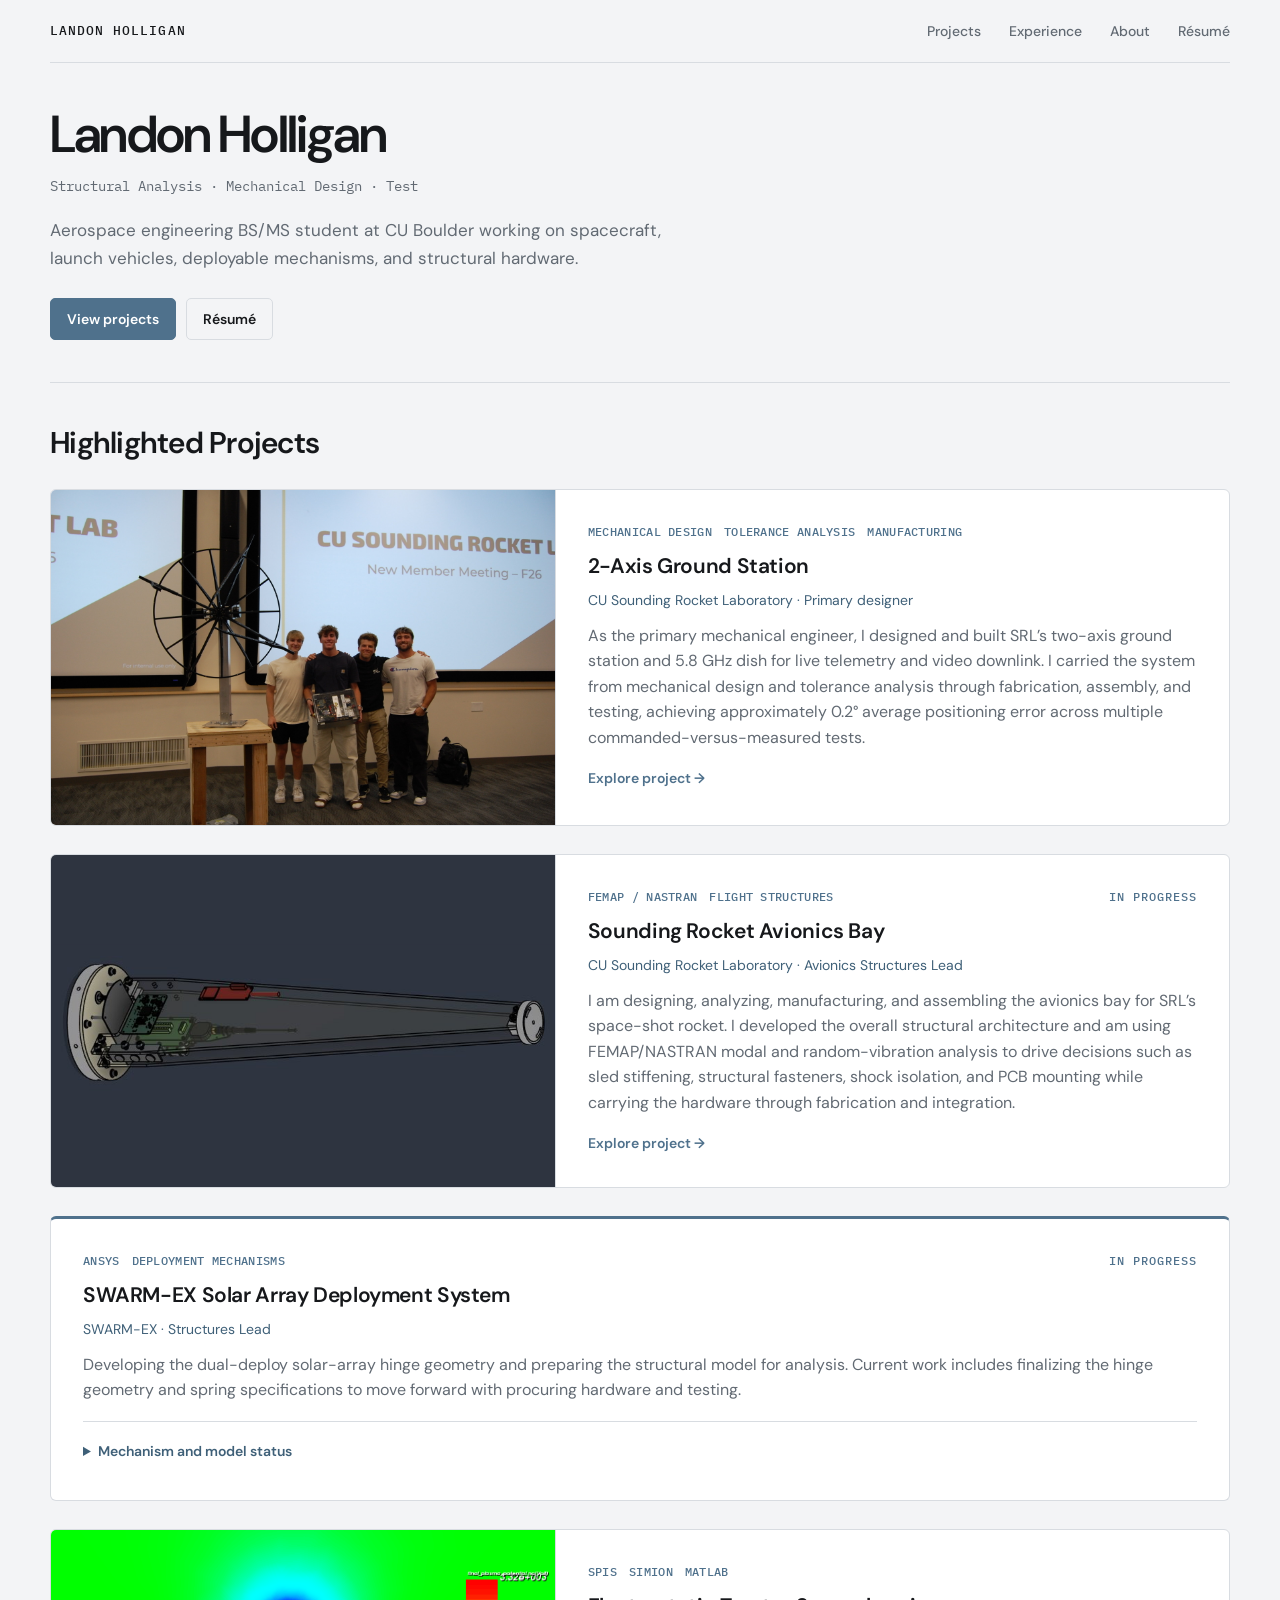
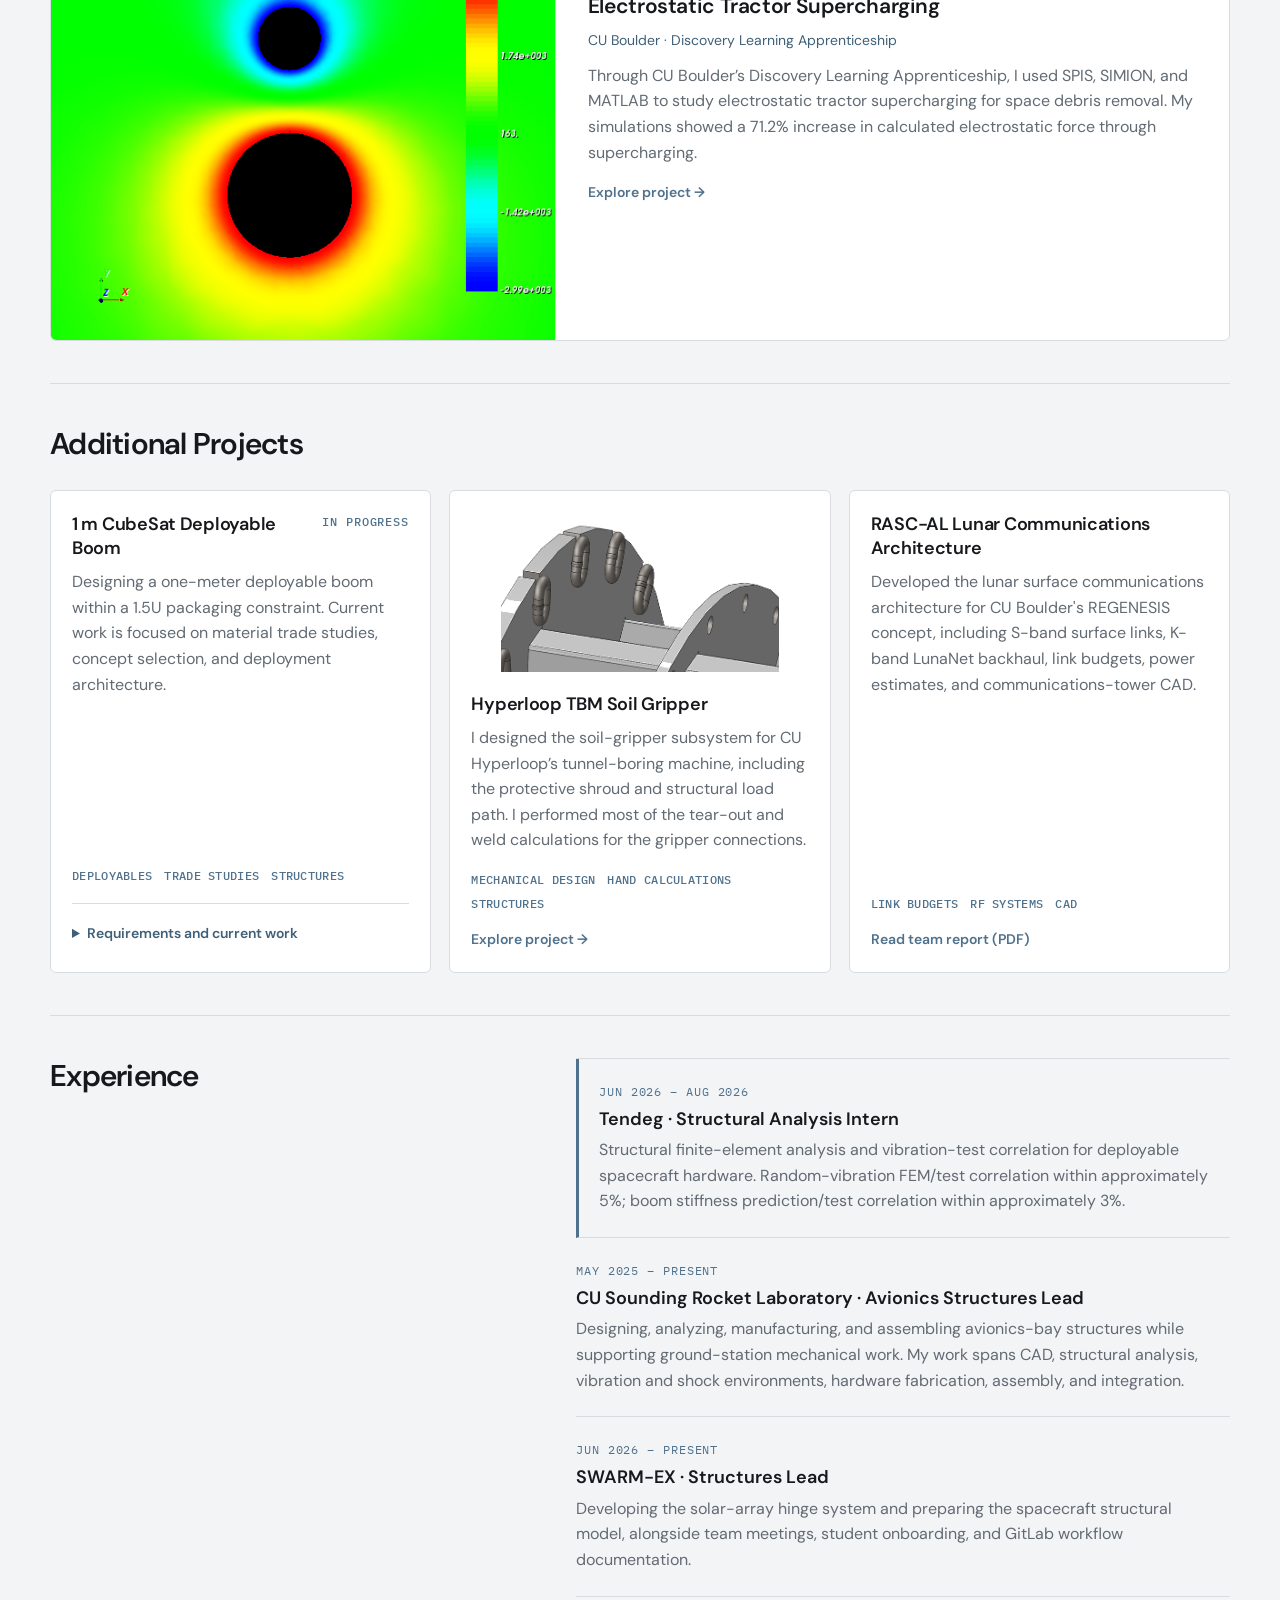
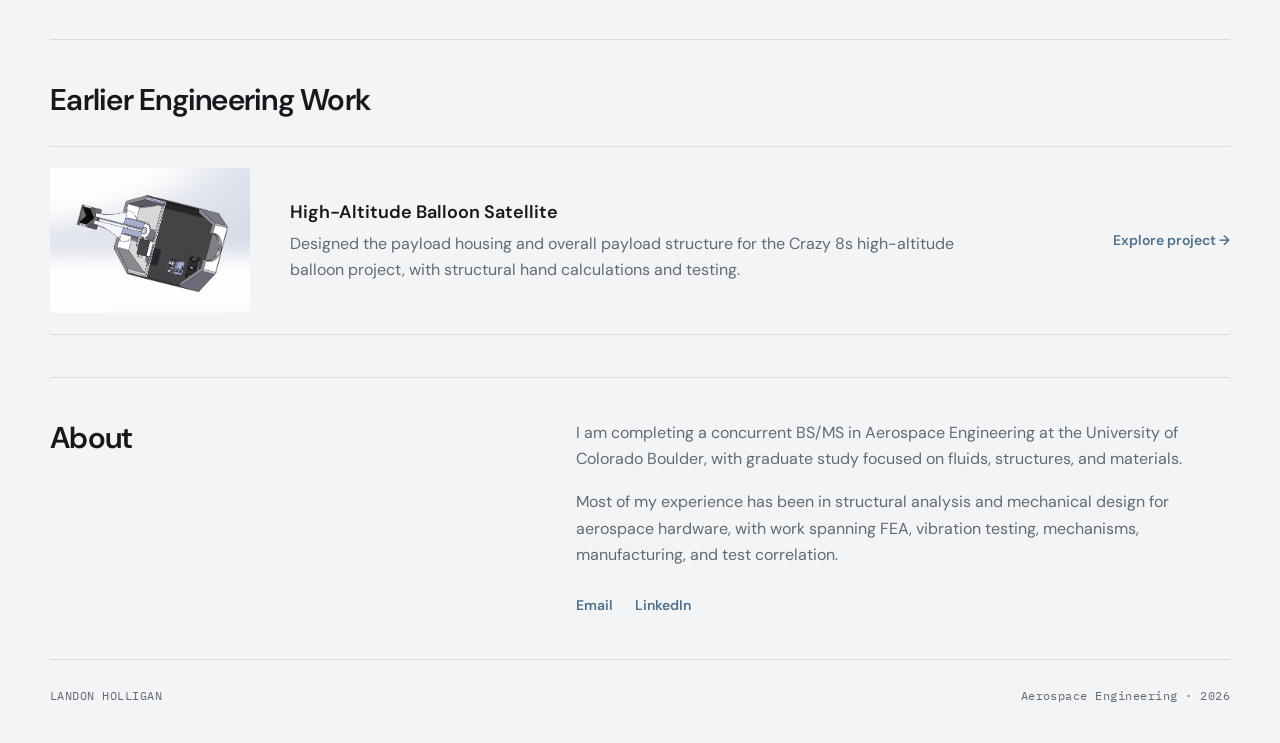
==== commit 84a586f5: "Revise project description for SWARM-EX Updated project description to reflect current work on hinge" ====
--- a/index.html
+++ b/index.html
@@ -124,7 +124,7 @@
 <h3>
               SWARM-EX Solar Array Deployment System
             </h3><p class="project-role">SWARM-EX · Structures Lead</p>
-<p>Developing the dual-deploy solar-array hinge geometry and preparing the structural model for analysis. Current work includes CAD health checks and verification of material and mass definitions.</p>
+<p>Developing the dual-deploy solar-array hinge geometry and preparing the structural model for analysis. Current work includes finalizing the hinge geometry and spring specifications to move forward with procuring hardware and testing. </p>
 <details class="project-details"><summary>Mechanism and model status</summary><div class="detail-content"><dl><dt>Mechanism</dt><dd>Dual-deploy solar-array hinge system.</dd><dt>Model preparation</dt><dd>Geometry development, CAD health checks, and material and mass definitions.</dd><dt>Analysis status</dt><dd>Detailed hinge analysis is not yet complete.</dd></dl></div></details>
 </div>
 </article>
